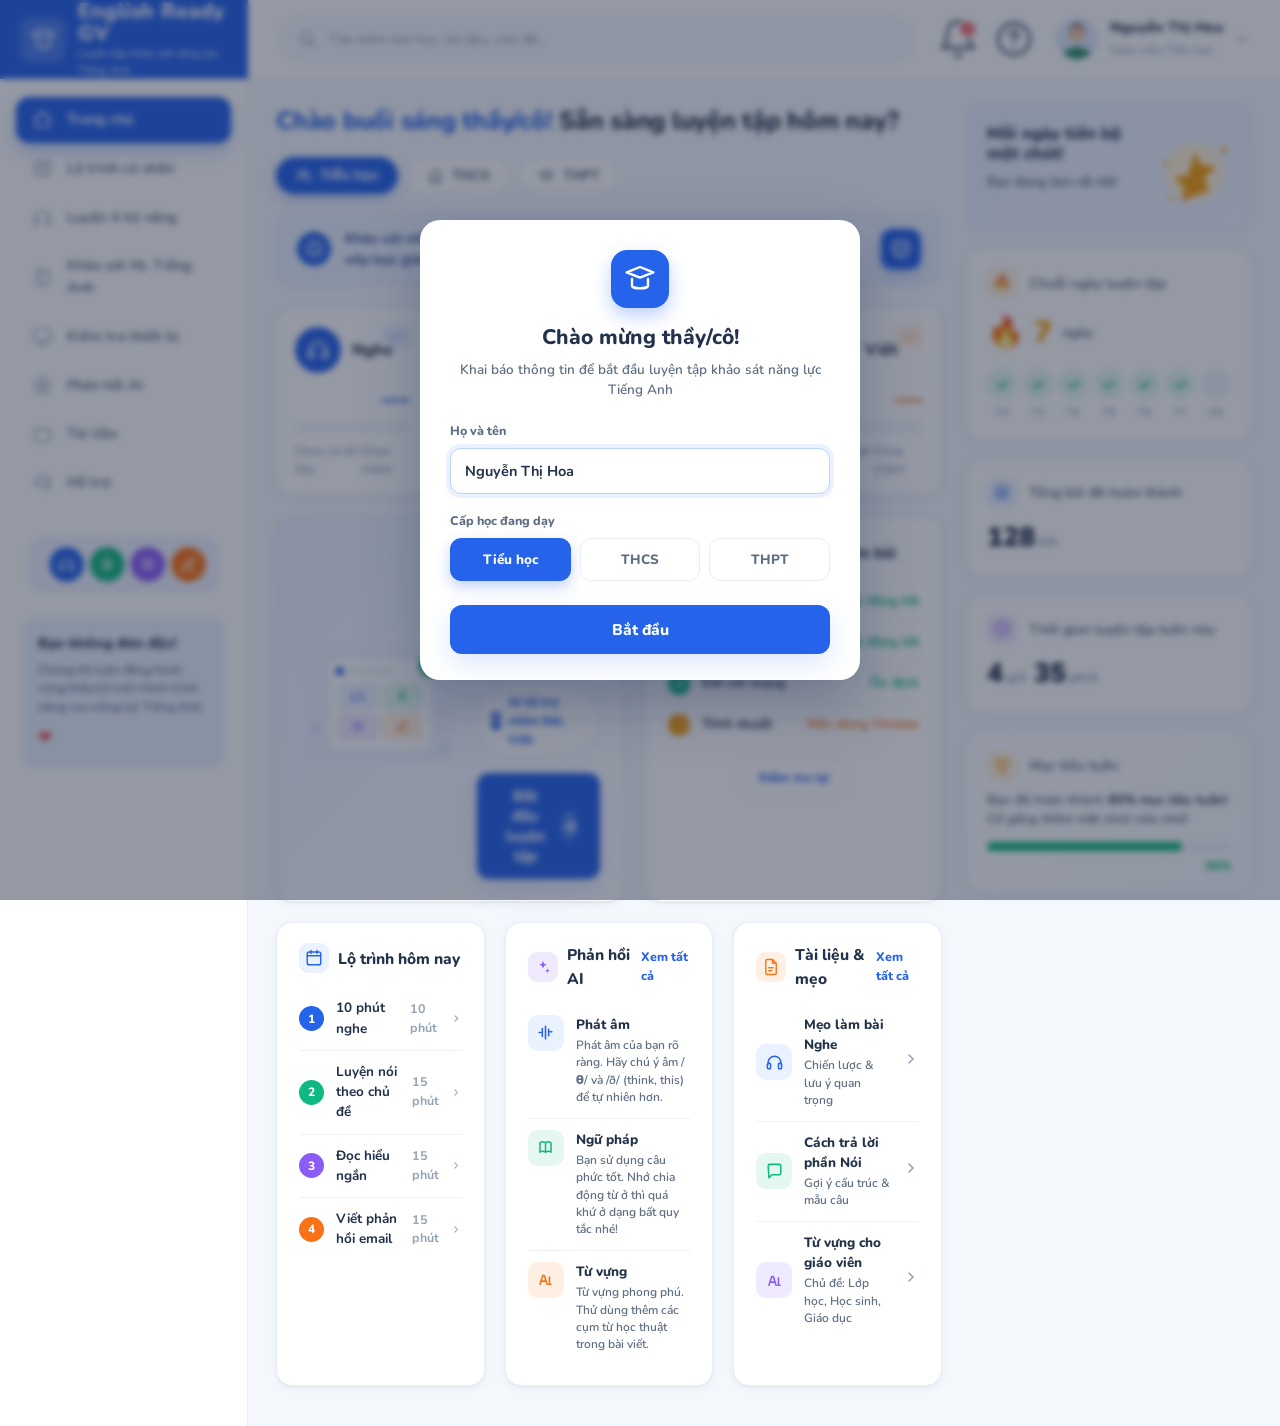
==== index.html @ 06aa6beb "Nhãn CEFR thẻ kỹ năng tính từ điểm thật (theo cấp đề), Nói/Viết hiển thị Chưa chấm Co-Authored-By: C" ====
<!DOCTYPE html>
<html lang="vi">
<head>
<meta charset="UTF-8">
<meta name="viewport" content="width=device-width, initial-scale=1.0">
<title>English Ready GV — Luyện tập khảo sát năng lực Tiếng Anh</title>
<link rel="preconnect" href="https://fonts.googleapis.com">
<link rel="preconnect" href="https://fonts.gstatic.com" crossorigin>
<link href="https://fonts.googleapis.com/css2?family=Nunito:wght@400;500;600;700;800;900&display=swap&subset=vietnamese,latin" rel="stylesheet">
<style>
  :root{
    --blue:#2563eb; --blue-d:#1d4ed8; --blue-soft:#eaf1ff; --blue-soft2:#dceaff;
    --green:#10b981; --green-soft:#e4f7f0;
    --purple:#8b5cf6; --purple-soft:#f0eafe;
    --orange:#f97316; --orange-soft:#fff0e3;
    --amber:#f59e0b; --amber-soft:#fef3df;
    --ink:#22324a; --ink-2:#5e6e83; --muted:#94a3b6;
    --bg:#f4f7fc; --card:#ffffff; --line:#e9eef6; --line-2:#eef2f8;
    --sh-sm:0 1px 2px rgba(20,40,80,.05);
    --sh:0 2px 8px rgba(20,40,80,.05),0 1px 2px rgba(20,40,80,.04);
    --sh-md:0 10px 26px rgba(37,99,235,.16);
    --r:16px;
  }
  *{box-sizing:border-box;margin:0;padding:0}
  html{-webkit-text-size-adjust:100%}
  body{
    font-family:"Nunito","Segoe UI",system-ui,-apple-system,Arial,sans-serif;
    background:var(--bg);color:var(--ink);font-size:14.5px;line-height:1.5;font-weight:600;
    -webkit-font-smoothing:antialiased;-moz-osx-font-smoothing:grayscale;text-rendering:optimizeLegibility;
  }
  a{text-decoration:none;color:inherit}
  .num{font-variant-numeric:tabular-nums}
  .card{background:var(--card);border:1px solid var(--line);border-radius:var(--r);box-shadow:var(--sh)}

  /* ===== APP GRID ===== */
  .app{display:grid;grid-template-columns:248px 1fr;grid-template-rows:auto 1fr;min-height:100vh}
  .corner{grid-area:1/1;background:var(--blue);display:flex;align-items:center;gap:12px;padding:0 20px}
  .topbar{grid-area:1/2}
  .side{grid-area:2/1;background:#fff;border-right:1px solid var(--line)}
  .content{grid-area:2/2;padding:24px 28px 40px;overflow:hidden}

  /* ===== CORNER LOGO ===== */
  .corner .logo{width:46px;height:46px;border-radius:13px;background:rgba(255,255,255,.16);display:grid;place-items:center;flex:none}
  .corner .logo svg{width:27px;height:27px;color:#fff}
  .corner h1{color:#fff;font-size:21px;font-weight:800;line-height:1.05;letter-spacing:.2px}
  .corner small{display:block;color:rgba(255,255,255,.82);font-weight:600;font-size:11px;margin-top:2px}

  /* ===== TOP BAR ===== */
  .topbar{display:flex;align-items:center;gap:22px;padding:14px 30px;background:#fff;border-bottom:1px solid var(--line)}
  .search{flex:1;max-width:720px;position:relative}
  .search svg{position:absolute;left:20px;top:50%;transform:translateY(-50%);color:var(--muted);width:19px;height:19px}
  .search input{width:100%;padding:13px 18px 13px 50px;border:1px solid var(--line);border-radius:999px;background:#f5f8fc;font-size:14px;font-family:inherit;font-weight:600;color:var(--ink);outline:none;transition:.16s}
  .search input::placeholder{color:var(--muted);font-weight:600}
  .search input:focus{background:#fff;border-color:#bcd4ff;box-shadow:0 0 0 4px var(--blue-soft)}
  .top-right{display:flex;align-items:center;gap:14px;margin-left:auto}
  .ic-btn{position:relative;width:42px;height:42px;border-radius:50%;display:grid;place-items:center;color:var(--ink-2);cursor:pointer;transition:.15s}
  .ic-btn:hover{background:#f1f5fb;color:var(--blue)}
  .ic-btn .badge{position:absolute;top:2px;right:2px;min-width:18px;height:18px;padding:0 4px;background:#ef4444;color:#fff;border:2px solid #fff;border-radius:99px;font-size:10.5px;font-weight:800;display:grid;place-items:center}
  .user{display:flex;align-items:center;gap:11px;cursor:pointer;padding-left:6px}
  .user .ava{width:44px;height:44px;border-radius:50%;object-fit:cover;border:2px solid #e7eefb}
  .user .meta b{display:block;font-size:14.5px;font-weight:800}
  .user .meta span{font-size:12.5px;color:var(--muted);font-weight:600}
  .user .chev{color:var(--muted)}

  /* ===== SIDEBAR ===== */
  .side{display:flex;flex-direction:column;padding:18px 16px 0}
  nav{display:flex;flex-direction:column;gap:3px}
  nav a{display:flex;align-items:center;gap:14px;padding:12px 16px;border-radius:13px;font-weight:700;color:var(--ink-2);font-size:14.5px;transition:.15s}
  nav a svg{width:21px;height:21px;color:var(--muted);transition:.15s;flex:none}
  nav a:hover{background:#f3f7fd;color:var(--blue)}
  nav a:hover svg{color:var(--blue)}
  nav a.active{background:var(--blue);color:#fff;box-shadow:0 8px 18px rgba(37,99,235,.30)}
  nav a.active svg{color:#fff}

  .side-illo{margin:22px 6px 0;text-align:center}
  .side-illo img,.side-illo svg{width:100%;max-width:210px;display:block;margin:0 auto}
  .side-illo .fallback{width:100%;height:120px;border-radius:14px;background:linear-gradient(135deg,#eaf1ff,#f3eafe);display:grid;place-items:center}
  .help-box{margin:16px 6px 22px;background:var(--blue-soft);border-radius:14px;padding:16px 16px 18px}
  .help-box h4{font-size:14.5px;font-weight:800;margin-bottom:6px;color:var(--ink)}
  .help-box p{font-size:12.5px;color:var(--ink-2);font-weight:600;line-height:1.5}
  .help-box .heart{margin-top:8px;color:#ef4444;font-size:17px}

  /* ===== CONTENT GRID ===== */
  .grid{display:grid;grid-template-columns:1fr 312px;gap:24px}
  main{min-width:0}
  aside{min-width:0;display:flex;flex-direction:column;gap:18px}

  .greet{font-size:25px;font-weight:800;letter-spacing:-.01em;margin-bottom:16px}
  .greet .accent{color:var(--blue)}

  /* level tabs */
  .tabs{display:flex;gap:10px;margin-bottom:18px}
  .tab{display:inline-flex;align-items:center;gap:8px;padding:9px 18px;border-radius:999px;background:#fff;border:1px solid var(--line);color:var(--ink-2);font-weight:700;font-size:14px;cursor:pointer;transition:.15s}
  .tab svg{width:17px;height:17px}
  .tab:hover{border-color:#bcd4ff;color:var(--blue)}
  .tab.active{background:var(--blue);color:#fff;border-color:var(--blue);box-shadow:0 6px 14px rgba(37,99,235,.28)}

  /* info banner */
  .infobar{position:relative;overflow:hidden;display:flex;align-items:center;gap:14px;background:var(--blue-soft);border:1px solid #d8e6ff;border-radius:14px;padding:15px 20px;margin-bottom:22px;color:#274b8c;font-weight:700;font-size:14px}
  .infobar .i{width:34px;height:34px;border-radius:50%;background:var(--blue);color:#fff;display:grid;place-items:center;flex:none}
  .infobar .i svg{width:19px;height:19px}
  .infobar .shield{margin-left:auto;flex:none;width:40px;height:40px;border-radius:11px;background:var(--blue);display:grid;place-items:center;color:#fff;box-shadow:0 6px 14px rgba(37,99,235,.3)}
  .infobar .shield svg{width:22px;height:22px}
  .infobar .leaves{position:absolute;right:64px;top:0;bottom:0;width:90px;opacity:.5}

  /* skill cards */
  .skills{display:grid;grid-template-columns:repeat(4,1fr);gap:18px;margin-bottom:22px}
  .skill{padding:18px 18px 16px;position:relative}
  .skill .head{display:flex;align-items:center;gap:11px;margin-bottom:12px}
  .skill .badge{width:46px;height:46px;border-radius:50%;display:grid;place-items:center;flex:none}
  .skill .badge svg{width:24px;height:24px;color:#fff}
  .skill .name{font-weight:800;font-size:16px}
  .skill .cefr{position:absolute;top:16px;right:16px;font-size:11.5px;font-weight:800;padding:3px 9px;border-radius:8px}
  .skill .pct{font-size:28px;font-weight:800;line-height:1;text-align:right;margin-bottom:10px}
  .skill .track{height:8px;background:#eef2f8;border-radius:99px;overflow:hidden;margin-bottom:11px}
  .skill .track>i{display:block;height:100%;border-radius:99px;transition:width .9s cubic-bezier(.2,.7,.2,1)}
  .skill .foot{display:flex;justify-content:space-between;align-items:center;font-size:12px;font-weight:700}
  .skill .foot .pts{color:var(--muted)}
  .s-nghe .badge{background:var(--blue)} .s-nghe .pct{color:var(--blue)} .s-nghe .track>i{background:var(--blue)} .s-nghe .cefr{background:var(--blue-soft);color:var(--blue)}
  .s-noi .badge{background:var(--green)} .s-noi .pct{color:var(--green)} .s-noi .track>i{background:var(--green)} .s-noi .cefr{background:var(--green-soft);color:var(--green)}
  .s-doc .badge{background:var(--purple)} .s-doc .pct{color:var(--purple)} .s-doc .track>i{background:var(--purple)} .s-doc .cefr{background:var(--purple-soft);color:var(--purple)}
  .s-viet .badge{background:var(--orange)} .s-viet .pct{color:var(--orange)} .s-viet .track>i{background:var(--orange)} .s-viet .cefr{background:var(--orange-soft);color:var(--orange)}

  /* mid row */
  .midrow{display:grid;grid-template-columns:1fr 1fr;gap:20px;margin-bottom:20px}
  .cta{background:linear-gradient(135deg,#eaf1ff 0%,#f5f8ff 60%,#fff 100%);border:1px solid #dbe7fc;border-radius:var(--r);padding:22px 24px;display:flex;align-items:center;gap:18px;box-shadow:var(--sh)}
  .cta .art{flex:none;width:158px}
  .cta .art img{width:100%;border-radius:12px;display:block}
  .cta .art .fallback{width:100%;height:150px;border-radius:12px;background:#fff;display:grid;place-items:center;box-shadow:var(--sh-sm)}
  .cta h2{font-size:19px;font-weight:800;letter-spacing:-.01em}
  .cta .sub{color:var(--ink-2);font-weight:700;font-size:14px;margin:6px 0 12px}
  .chip-ai{display:inline-flex;align-items:center;gap:7px;background:#fff;border:1px solid #dbe7fc;color:var(--blue);font-weight:800;font-size:12.5px;padding:7px 13px;border-radius:999px;margin-bottom:16px}
  .chip-ai .sq{width:18px;height:18px;border-radius:5px;background:var(--blue);color:#fff;display:grid;place-items:center;font-size:9px;font-weight:800}
  .btn{display:inline-flex;align-items:center;gap:10px;background:var(--blue);color:#fff;border:0;font-family:inherit;font-weight:800;font-size:15px;padding:13px 22px;border-radius:12px;cursor:pointer;transition:.16s;box-shadow:var(--sh-md)}
  .btn:hover{background:var(--blue-d);transform:translateY(-1px)}
  .btn .arr{width:30px;height:30px;border-radius:50%;background:rgba(255,255,255,.22);display:grid;place-items:center}
  .btn .arr svg{width:17px;height:17px}

  .panel{padding:20px 22px}
  .panel .ttl{display:flex;align-items:center;gap:9px;font-size:15.5px;font-weight:800;margin-bottom:14px}
  .panel .ttl .pic{width:30px;height:30px;border-radius:9px;display:grid;place-items:center;flex:none}
  .panel .ttl .pic svg{width:18px;height:18px}
  .panel .ttl .more{margin-left:auto;font-size:12.5px;font-weight:800;color:var(--blue);cursor:pointer}

  /* device check list */
  .chk{display:flex;align-items:center;gap:12px;padding:9px 0;border-bottom:1px solid var(--line-2)}
  .chk:last-of-type{border-bottom:0}
  .chk .st{width:22px;height:22px;border-radius:50%;display:grid;place-items:center;flex:none;color:#fff}
  .chk .st.ok{background:var(--green)} .chk .st.warn{background:var(--amber)}
  .chk .st svg{width:13px;height:13px}
  .chk .nm{font-weight:700;font-size:13.5px}
  .chk .v{margin-left:auto;font-weight:700;font-size:13px}
  .chk .v.ok{color:var(--green)} .chk .v.warn{color:var(--orange)}
  .btn-ghost{display:block;margin:14px auto 0;background:#fff;border:1px solid var(--line);color:var(--blue);font-family:inherit;font-weight:800;font-size:13px;padding:9px 18px;border-radius:10px;cursor:pointer}
  .btn-ghost:hover{border-color:#bcd4ff;background:var(--blue-soft)}

  /* bottom 3 cards */
  .botrow{display:grid;grid-template-columns:repeat(3,1fr);gap:20px}
  .list-item{display:flex;align-items:center;gap:12px;padding:11px 0;border-bottom:1px solid var(--line-2)}
  .list-item:last-child{border-bottom:0}
  .list-item .n{width:25px;height:25px;border-radius:50%;color:#fff;display:grid;place-items:center;font-weight:800;font-size:12px;flex:none}
  .list-item .tx{font-weight:700;font-size:13.5px}
  .list-item .rt{margin-left:auto;display:flex;align-items:center;gap:8px;color:var(--muted);font-weight:700;font-size:12.5px}
  .list-item .rt svg{width:15px;height:15px}

  .ai-item,.doc-item{display:flex;gap:12px;padding:11px 0;border-bottom:1px solid var(--line-2)}
  .ai-item:last-child,.doc-item:last-child{border-bottom:0}
  .ai-item .pic,.doc-item .pic{width:36px;height:36px;border-radius:10px;display:grid;place-items:center;flex:none}
  .ai-item .pic svg,.doc-item .pic svg{width:19px;height:19px}
  .ai-item b,.doc-item b{font-size:13.5px;font-weight:800;display:block}
  .ai-item p,.doc-item p{font-size:12px;color:var(--ink-2);font-weight:600;line-height:1.45;margin-top:2px}
  .doc-item{align-items:center}
  .doc-item .rt{margin-left:auto;color:var(--muted)}.doc-item .rt svg{width:16px;height:16px}

  /* ===== RIGHT ASIDE ===== */
  .motiv{position:relative;overflow:hidden;background:linear-gradient(135deg,#e9f1ff,#eef4ff);border:1px solid #dbe7fc;border-radius:var(--r);padding:20px 20px;min-height:128px}
  .motiv h3{font-size:17px;font-weight:800;line-height:1.2;max-width:160px}
  .motiv p{font-size:13px;font-weight:700;color:var(--ink-2);margin-top:8px}
  .motiv .ph{position:absolute;right:10px;bottom:8px;width:96px}
  .motiv .ph img,.motiv .ph svg{width:100%;display:block}

  .stat-card{padding:18px 20px}
  .stat-head{display:flex;align-items:center;gap:12px}
  .stat-head .ic{width:30px;height:30px;border-radius:9px;display:grid;place-items:center;flex:none}
  .stat-head .ic svg{width:18px;height:18px}
  .stat-head .lbl{font-weight:700;font-size:14px;color:var(--ink-2)}
  .ic-fire{background:var(--amber-soft);color:var(--amber)}
  .ic-book{background:var(--blue-soft);color:var(--blue)}
  .ic-clock{background:var(--purple-soft);color:var(--purple)}
  .ic-cup{background:var(--amber-soft);color:var(--amber)}
  .streak-val{display:flex;align-items:center;gap:10px;margin:12px 0 14px}
  .streak-val .fire{font-size:30px}
  .streak-val .n{font-size:30px;font-weight:900;color:var(--amber)}
  .streak-val .u{font-size:14px;font-weight:700;color:var(--ink-2)}
  .week{display:flex;justify-content:space-between;gap:4px}
  .day{display:flex;flex-direction:column;align-items:center;gap:6px;font-size:11px;font-weight:700;color:var(--muted)}
  .day .dot{width:30px;height:30px;border-radius:50%;display:grid;place-items:center;background:var(--green-soft);color:var(--green)}
  .day .dot svg{width:15px;height:15px}
  .day.off .dot{background:#eef2f8;color:#c5cedb}
  .stat-num{font-size:27px;font-weight:900;margin-top:10px}
  .stat-num small{font-size:14px;font-weight:700;color:var(--muted);margin-left:3px}
  .goal{background:linear-gradient(135deg,#fff,#f7faff);}
  .goal p{font-size:13px;font-weight:700;color:var(--ink-2);margin:10px 0 12px;line-height:1.5}
  .goal p b{color:var(--ink)}
  .goal .gtrack{height:9px;background:#eef2f8;border-radius:99px;overflow:hidden;position:relative}
  .goal .gtrack>i{display:block;height:100%;border-radius:99px;background:var(--green)}
  .goal .glbl{text-align:right;font-size:12px;font-weight:800;color:var(--green);margin-top:6px}

  /* ===== TOAST ===== */
  #erg-toast{position:fixed;left:50%;bottom:24px;transform:translate(-50%,20px);background:#22324a;color:#fff;font-weight:700;font-size:13.5px;padding:12px 20px;border-radius:12px;box-shadow:0 12px 32px rgba(20,40,80,.28);opacity:0;pointer-events:none;transition:.25s;z-index:300;max-width:90vw;text-align:center}
  #erg-toast.show{opacity:1;transform:translate(-50%,0)}

  /* ===== ONBOARDING MODAL ===== */
  .ob-overlay{position:fixed;inset:0;background:rgba(20,30,55,.45);backdrop-filter:blur(3px);display:grid;place-items:center;z-index:200;padding:20px}
  .ob-overlay.hide{display:none}
  .ob{background:#fff;border-radius:20px;max-width:440px;width:100%;padding:30px 30px 26px;box-shadow:0 24px 60px rgba(20,40,80,.3);text-align:center;animation:obin .2s ease}
  @keyframes obin{from{opacity:0;transform:translateY(8px)}to{opacity:1;transform:none}}
  .ob .ob-logo{width:58px;height:58px;border-radius:16px;background:var(--blue);display:grid;place-items:center;margin:0 auto 14px;box-shadow:0 8px 18px rgba(37,99,235,.3)}
  .ob .ob-logo svg{width:32px;height:32px;color:#fff}
  .ob h2{font-size:21px;font-weight:800}
  .ob .ob-sub{color:var(--ink-2);font-weight:600;font-size:13.5px;margin:6px 0 22px}
  .ob label{display:block;text-align:left;font-weight:800;font-size:12.5px;color:var(--ink-2);margin:0 0 7px}
  .ob input{width:100%;padding:12px 14px;border:1px solid var(--line);border-radius:11px;font-family:inherit;font-weight:700;font-size:14.5px;color:var(--ink);outline:none;margin-bottom:18px;background:#f7faff}
  .ob input:focus{border-color:#bcd4ff;box-shadow:0 0 0 4px var(--blue-soft);background:#fff}
  .ob .levels{display:flex;gap:9px;margin-bottom:24px}
  .ob .lv{flex:1;padding:11px 6px;border:1px solid var(--line);border-radius:11px;font-family:inherit;font-weight:800;font-size:13.5px;color:var(--ink-2);cursor:pointer;background:#fff;transition:.15s}
  .ob .lv:hover{border-color:#bcd4ff}
  .ob .lv.active{background:var(--blue);color:#fff;border-color:var(--blue);box-shadow:0 6px 14px rgba(37,99,235,.28)}
  .ob .ob-btn{width:100%;background:var(--blue);color:#fff;border:0;font-family:inherit;font-weight:800;font-size:15.5px;padding:14px;border-radius:12px;cursor:pointer;box-shadow:var(--sh-md);transition:.15s}
  .ob .ob-btn:hover{background:var(--blue-d)}

  /* ===== RESPONSIVE ===== */
  @media (max-width:1320px){ .grid{grid-template-columns:1fr 286px} }

  /* ---- Máy tính bảng & nhỏ hơn: 1 cột, sidebar thành thanh ngang cuộn ---- */
  @media (max-width:1080px){
    .app{grid-template-columns:1fr}
    .corner{display:none}
    .topbar{grid-area:auto}
    .content{grid-area:auto;padding:20px 18px 36px}
    .side{grid-area:auto;flex-direction:row;overflow-x:auto;gap:8px;border-right:0;border-bottom:1px solid var(--line);padding:10px 14px;-webkit-overflow-scrolling:touch}
    .side::-webkit-scrollbar{height:0}
    nav{flex-direction:row;gap:8px}
    nav a{white-space:nowrap;padding:9px 14px}
    .side-illo,.help-box{display:none}
    .grid{grid-template-columns:1fr}
    aside{display:grid;grid-template-columns:repeat(2,1fr);gap:16px}
  }

  /* ---- Điện thoại: đơn giản hoá ---- */
  @media (max-width:640px){
    .topbar{flex-wrap:wrap;gap:10px;padding:10px 14px}
    .search{order:3;flex:1 1 100%;max-width:none}
    .search input{padding:11px 14px 11px 42px}
    .user .meta{display:none}
    .top-right{gap:4px;margin-left:auto}
    .greet{font-size:19px;margin-bottom:14px}
    .tabs{overflow-x:auto;flex-wrap:nowrap;padding-bottom:2px}
    .tab{flex:none}
    .infobar{font-size:13px;padding:12px 14px}
    .infobar .shield,.infobar .leaves{display:none}
    .skills{grid-template-columns:repeat(2,1fr);gap:12px}
    .skill{padding:14px}
    .skill .pct{font-size:24px}
    .skill .cefr{top:13px;right:13px}
    .midrow,.botrow{grid-template-columns:1fr;gap:14px}
    .cta{flex-direction:column;text-align:center;padding:22px}
    .cta .art{width:150px}
    aside{grid-template-columns:1fr;gap:14px}
  }
  @media (max-width:380px){ .skills{grid-template-columns:1fr} }
</style>
</head>
<body>

<!-- ===== MENU KHAI BÁO ===== -->
<div class="ob-overlay hide" id="ob">
  <div class="ob">
    <div class="ob-logo"><svg viewBox="0 0 24 24" fill="none" stroke="currentColor" stroke-width="1.8" stroke-linecap="round" stroke-linejoin="round"><path d="M2 7l10-4 10 4-10 4z"/><path d="M6 12v5c0 1 2.5 2 6 2s6-1 6-2v-5"/></svg></div>
    <h2>Chào mừng thầy/cô!</h2>
    <div class="ob-sub">Khai báo thông tin để bắt đầu luyện tập khảo sát năng lực Tiếng Anh</div>
    <label>Họ và tên</label>
    <input id="ob-name" type="text" value="Nguyễn Thị Hoa" placeholder="Ví dụ: Nguyễn Thị Hoa">
    <label>Cấp học đang dạy</label>
    <div class="levels">
      <button type="button" class="lv active" data-lv="Tiểu học">Tiểu học</button>
      <button type="button" class="lv" data-lv="THCS">THCS</button>
      <button type="button" class="lv" data-lv="THPT">THPT</button>
    </div>
    <button class="ob-btn" id="ob-save">Bắt đầu</button>
  </div>
</div>

<div class="app">

  <!-- ===== CORNER LOGO ===== -->
  <div class="corner">
    <span class="logo"><svg viewBox="0 0 24 24" fill="none" stroke="currentColor" stroke-width="1.8" stroke-linecap="round" stroke-linejoin="round"><path d="M2 7l10-4 10 4-10 4z"/><path d="M6 12v5c0 1 2.5 2 6 2s6-1 6-2v-5"/></svg></span>
    <div><h1>English Ready GV</h1><small>Luyện tập khảo sát năng lực Tiếng Anh</small></div>
  </div>

  <!-- ===== TOP BAR ===== -->
  <header class="topbar">
    <div class="search">
      <svg viewBox="0 0 24 24" fill="none" stroke="currentColor" stroke-width="2" stroke-linecap="round"><circle cx="11" cy="11" r="7"/><path d="M21 21l-4-4"/></svg>
      <input type="text" placeholder="Tìm kiếm bài học, tài liệu, chủ đề…">
    </div>
    <div class="top-right">
      <div class="ic-btn" title="Thông báo">
        <svg viewBox="0 0 24 24" fill="none" stroke="currentColor" stroke-width="1.9" stroke-linecap="round" stroke-linejoin="round"><path d="M18 8a6 6 0 0 0-12 0c0 7-3 9-3 9h18s-3-2-3-9"/><path d="M13.7 21a2 2 0 0 1-3.4 0"/></svg>
        <span class="badge">3</span>
      </div>
      <div class="ic-btn" title="Trợ giúp">
        <svg viewBox="0 0 24 24" fill="none" stroke="currentColor" stroke-width="1.9" stroke-linecap="round" stroke-linejoin="round"><circle cx="12" cy="12" r="9"/><path d="M9.5 9.5a2.5 2.5 0 0 1 3.6-1.7c1.4.8 1.4 2.6 0 3.4-.8.5-1.1 1-1.1 1.8M12 17h.01"/></svg>
      </div>
      <div class="user">
        <svg class="ava" viewBox="0 0 44 44"><defs><clipPath id="cir"><circle cx="22" cy="22" r="22"/></clipPath></defs><g clip-path="url(#cir)"><rect width="44" height="44" fill="#dfe9fb"/><circle cx="22" cy="17" r="8.5" fill="#f3c9a8"/><path d="M22 8c5 0 7 3 7 7 0 2-1 4-2 5 2-1 3-4 3-7 0-5-4-8-8-8s-8 3-8 8c0 3 1 6 3 7-1-1-2-3-2-5 0-4 2-7 7-7z" fill="#5b4636"/><path d="M6 44c0-8 6-13 16-13s16 5 16 13z" fill="#2f8f6b"/></g></svg>
        <div class="meta"><b id="u-name">Nguyễn Thị Hoa</b><span id="u-role">Giáo viên Tiểu học</span></div>
        <svg class="chev" width="16" height="16" viewBox="0 0 24 24" fill="none" stroke="currentColor" stroke-width="2.4" stroke-linecap="round" stroke-linejoin="round"><path d="M6 9l6 6 6-6"/></svg>
      </div>
    </div>
  </header>

  <!-- ===== SIDEBAR ===== -->
  <div class="side">
    <nav>
      <a href="#" class="active"><svg viewBox="0 0 24 24" fill="none" stroke="currentColor" stroke-width="1.8" stroke-linecap="round" stroke-linejoin="round"><path d="M3 11l9-8 9 8"/><path d="M5 10v10h14V10"/></svg><span>Trang chủ</span></a>
      <a href="#"><svg viewBox="0 0 24 24" fill="none" stroke="currentColor" stroke-width="1.8" stroke-linecap="round" stroke-linejoin="round"><path d="M9 4L3 6v14l6-2 6 2 6-2V4l-6 2-6-2z"/><path d="M9 4v14M15 6v14"/></svg><span>Lộ trình cá nhân</span></a>
      <a href="#"><svg viewBox="0 0 24 24" fill="none" stroke="currentColor" stroke-width="1.8" stroke-linecap="round" stroke-linejoin="round"><path d="M4 14v-2a8 8 0 0 1 16 0v2"/><rect x="3" y="13" width="4" height="7" rx="1.5"/><rect x="17" y="13" width="4" height="7" rx="1.5"/></svg><span>Luyện 4 kỹ năng</span></a>
      <a href="#" id="nav-test"><svg viewBox="0 0 24 24" fill="none" stroke="currentColor" stroke-width="1.8" stroke-linecap="round" stroke-linejoin="round"><rect x="5" y="3" width="14" height="18" rx="2"/><path d="M9 8l1.5 1.5L13 7M9 14l1.5 1.5L13 13"/></svg><span>Khảo sát NL Tiếng Anh</span></a>
      <a href="#"><svg viewBox="0 0 24 24" fill="none" stroke="currentColor" stroke-width="1.8" stroke-linecap="round" stroke-linejoin="round"><rect x="2" y="4" width="20" height="13" rx="2.5"/><path d="M8 21h8M12 17v4"/></svg><span>Kiểm tra thiết bị</span></a>
      <a href="#"><svg viewBox="0 0 24 24" fill="none" stroke="currentColor" stroke-width="1.8" stroke-linecap="round" stroke-linejoin="round"><circle cx="12" cy="12" r="9"/><path d="M12 7l1.4 3.1L17 10.6l-2.6 2.3.8 3.6L12 14.8 8.8 16.5l.8-3.6L7 10.6l3.6-.5z" fill="currentColor" stroke="none"/></svg><span>Phản hồi AI</span></a>
      <a href="#"><svg viewBox="0 0 24 24" fill="none" stroke="currentColor" stroke-width="1.8" stroke-linecap="round" stroke-linejoin="round"><path d="M3 7a2 2 0 0 1 2-2h4l2 2h8a2 2 0 0 1 2 2v9a2 2 0 0 1-2 2H5a2 2 0 0 1-2-2z"/></svg><span>Tài liệu</span></a>
      <a href="#"><svg viewBox="0 0 24 24" fill="none" stroke="currentColor" stroke-width="1.8" stroke-linecap="round" stroke-linejoin="round"><path d="M4 14v-2a8 8 0 0 1 16 0v2"/><path d="M4 14a2 2 0 0 0 2 2 2 2 0 0 0 2-2v-2a2 2 0 0 0-4 0M20 14a2 2 0 0 1-2 2 2 2 0 0 1-2-2v-2a2 2 0 0 1 4 0"/><path d="M18 16v1a3 3 0 0 1-3 3h-3"/></svg><span>Hỗ trợ</span></a>
    </nav>

    <div class="side-illo">
      <svg viewBox="0 0 200 72" xmlns="http://www.w3.org/2000/svg" role="img" aria-label="4 kỹ năng">
        <rect x="6" y="8" width="188" height="56" rx="16" fill="#eef2ff"/>
        <circle cx="44" cy="36" r="17" fill="#2563eb"/>
        <g stroke="#fff" stroke-width="2" fill="none" stroke-linecap="round" stroke-linejoin="round" transform="translate(44,36) scale(.7) translate(-12,-12)"><path d="M4 14v-2a8 8 0 0 1 16 0v2"/><rect x="3" y="13" width="4" height="7" rx="1.5"/><rect x="17" y="13" width="4" height="7" rx="1.5"/></g>
        <circle cx="84" cy="36" r="17" fill="#10b981"/>
        <g stroke="#fff" stroke-width="2" fill="none" stroke-linecap="round" stroke-linejoin="round" transform="translate(84,36) scale(.7) translate(-12,-12)"><rect x="9" y="2" width="6" height="12" rx="3"/><path d="M5 11a7 7 0 0 0 14 0M12 18v3"/></g>
        <circle cx="124" cy="36" r="17" fill="#8b5cf6"/>
        <g stroke="#fff" stroke-width="2" fill="none" stroke-linecap="round" stroke-linejoin="round" transform="translate(124,36) scale(.7) translate(-12,-12)"><path d="M12 6c-2-1.5-5-1.5-7 0v12c2-1.5 5-1.5 7 0M12 6c2-1.5 5-1.5 7 0v12c-2-1.5-5-1.5-7 0M12 6v12"/></g>
        <circle cx="164" cy="36" r="17" fill="#f97316"/>
        <g stroke="#fff" stroke-width="2" fill="none" stroke-linecap="round" stroke-linejoin="round" transform="translate(164,36) scale(.7) translate(-12,-12)"><path d="M12 20h9"/><path d="M16.5 3.5a2.1 2.1 0 0 1 3 3L7 19l-4 1 1-4z"/></g>
      </svg>
    </div>
    <div class="help-box">
      <h4>Bạn không đơn độc!</h4>
      <p>Chúng tôi luôn đồng hành cùng thầy/cô trên hành trình nâng cao năng lực Tiếng Anh.</p>
      <div class="heart">❤</div>
    </div>
  </div>

  <!-- ===== CONTENT ===== -->
  <div class="content">
    <div class="grid">

      <!-- ===== MAIN ===== -->
      <main>
        <h2 class="greet"><span class="accent">Chào thầy/cô!</span> Sẵn sàng luyện tập hôm nay?</h2>

        <div class="tabs">
          <button class="tab active"><svg viewBox="0 0 24 24" fill="none" stroke="currentColor" stroke-width="1.9" stroke-linecap="round" stroke-linejoin="round"><circle cx="9" cy="8" r="3"/><circle cx="17" cy="9" r="2.4"/><path d="M3 19c0-3.3 2.7-5 6-5s6 1.7 6 5M15 19c0-2.3 1-3.6 3.5-3.6S22 16.7 22 19"/></svg>Tiểu học</button>
          <button class="tab"><svg viewBox="0 0 24 24" fill="none" stroke="currentColor" stroke-width="1.9" stroke-linecap="round" stroke-linejoin="round"><path d="M3 21h18M5 21V8l7-4 7 4v13M9 21v-5h6v5"/></svg>THCS</button>
          <button class="tab"><svg viewBox="0 0 24 24" fill="none" stroke="currentColor" stroke-width="1.9" stroke-linecap="round" stroke-linejoin="round"><path d="M12 4L2 9l10 5 10-5-10-5z"/><path d="M6 11v5c0 1 3 2.5 6 2.5s6-1.5 6-2.5v-5"/></svg>THPT</button>
        </div>

        <div class="infobar">
          <span class="i"><svg viewBox="0 0 24 24" fill="none" stroke="currentColor" stroke-width="2.3" stroke-linecap="round" stroke-linejoin="round"><path d="M12 16v-5M12 8h.01"/><circle cx="12" cy="12" r="9"/></svg></span>
          Khảo sát nhằm xác định nhu cầu bồi dưỡng. Kết quả không dùng để đánh giá, xếp loại giáo viên.
          <span class="shield"><svg viewBox="0 0 24 24" fill="none" stroke="currentColor" stroke-width="2.2" stroke-linecap="round" stroke-linejoin="round"><path d="M12 3l8 3v6c0 5-3.5 8-8 9-4.5-1-8-4-8-9V6z"/><path d="M9 12l2 2 4-4"/></svg></span>
        </div>

        <!-- SKILLS -->
        <div class="skills">
          <div class="card skill s-nghe">
            <span class="cefr">B1</span>
            <div class="head"><span class="badge"><svg viewBox="0 0 24 24" fill="none" stroke="currentColor" stroke-width="1.9" stroke-linecap="round" stroke-linejoin="round"><path d="M4 14v-2a8 8 0 0 1 16 0v2"/><rect x="3" y="13" width="4" height="7" rx="1.5"/><rect x="17" y="13" width="4" height="7" rx="1.5"/></svg></span><span class="name">Nghe</span></div>
            <div class="pct num">72%</div>
            <div class="track"><i style="width:72%"></i></div>
            <div class="foot"><span class="pts num">72/100 điểm</span><span style="color:var(--blue)">Khá tốt</span></div>
          </div>
          <div class="card skill s-noi">
            <span class="cefr">A2</span>
            <div class="head"><span class="badge"><svg viewBox="0 0 24 24" fill="none" stroke="currentColor" stroke-width="1.9" stroke-linecap="round" stroke-linejoin="round"><rect x="9" y="2" width="6" height="12" rx="3"/><path d="M5 11a7 7 0 0 0 14 0M12 18v3"/></svg></span><span class="name">Nói</span></div>
            <div class="pct num">58%</div>
            <div class="track"><i style="width:58%"></i></div>
            <div class="foot"><span class="pts num">58/100 điểm</span><span style="color:var(--orange)">Trung bình</span></div>
          </div>
          <div class="card skill s-doc">
            <span class="cefr">B1</span>
            <div class="head"><span class="badge"><svg viewBox="0 0 24 24" fill="none" stroke="currentColor" stroke-width="1.9" stroke-linecap="round" stroke-linejoin="round"><path d="M12 6c-2-1.5-5-1.5-7 0v12c2-1.5 5-1.5 7 0M12 6c2-1.5 5-1.5 7 0v12c-2-1.5-5-1.5-7 0M12 6v12"/></svg></span><span class="name">Đọc</span></div>
            <div class="pct num">81%</div>
            <div class="track"><i style="width:81%"></i></div>
            <div class="foot"><span class="pts num">81/100 điểm</span><span style="color:var(--purple)">Tốt</span></div>
          </div>
          <div class="card skill s-viet">
            <span class="cefr">B2</span>
            <div class="head"><span class="badge"><svg viewBox="0 0 24 24" fill="none" stroke="currentColor" stroke-width="1.9" stroke-linecap="round" stroke-linejoin="round"><path d="M12 20h9"/><path d="M16.5 3.5a2.1 2.1 0 0 1 3 3L7 19l-4 1 1-4z"/></svg></span><span class="name">Viết</span></div>
            <div class="pct num">65%</div>
            <div class="track"><i style="width:65%"></i></div>
            <div class="foot"><span class="pts num">65/100 điểm</span><span style="color:var(--orange)">Khá</span></div>
          </div>
        </div>

        <!-- MID ROW -->
        <div class="midrow">
          <div class="cta">
            <div class="art">
              <svg viewBox="0 0 220 180" xmlns="http://www.w3.org/2000/svg" role="img" aria-label="Khảo sát 4 kỹ năng">
                <rect x="6" y="10" width="208" height="158" rx="26" fill="#eef2ff"/>
                <rect x="38" y="24" width="144" height="128" rx="16" fill="#fff" stroke="#e6ebf4" stroke-width="1.5"/>
                <circle cx="54" cy="42" r="6" fill="#2563eb"/>
                <rect x="66" y="38" width="62" height="8" rx="4" fill="#e6ebf4"/>
                <rect x="50" y="58" width="58" height="38" rx="10" fill="#eaf1ff"/>
                <g stroke="#2563eb" stroke-width="2" fill="none" stroke-linecap="round" stroke-linejoin="round" transform="translate(79,77) scale(.8) translate(-12,-12)"><path d="M4 14v-2a8 8 0 0 1 16 0v2"/><rect x="3" y="13" width="4" height="7" rx="1.5"/><rect x="17" y="13" width="4" height="7" rx="1.5"/></g>
                <rect x="112" y="58" width="58" height="38" rx="10" fill="#e4f7f0"/>
                <g stroke="#10b981" stroke-width="2" fill="none" stroke-linecap="round" stroke-linejoin="round" transform="translate(141,77) scale(.8) translate(-12,-12)"><rect x="9" y="2" width="6" height="12" rx="3"/><path d="M5 11a7 7 0 0 0 14 0M12 18v3"/></g>
                <rect x="50" y="100" width="58" height="38" rx="10" fill="#f0eafe"/>
                <g stroke="#8b5cf6" stroke-width="2" fill="none" stroke-linecap="round" stroke-linejoin="round" transform="translate(79,119) scale(.8) translate(-12,-12)"><path d="M12 6c-2-1.5-5-1.5-7 0v12c2-1.5 5-1.5 7 0M12 6c2-1.5 5-1.5 7 0v12c-2-1.5-5-1.5-7 0M12 6v12"/></g>
                <rect x="112" y="100" width="58" height="38" rx="10" fill="#fff0e3"/>
                <g stroke="#f97316" stroke-width="2" fill="none" stroke-linecap="round" stroke-linejoin="round" transform="translate(141,119) scale(.8) translate(-12,-12)"><path d="M12 20h9"/><path d="M16.5 3.5a2.1 2.1 0 0 1 3 3L7 19l-4 1 1-4z"/></g>
                <circle cx="180" cy="34" r="16" fill="#10b981"/>
                <path d="M173 34l5 5 9-10" fill="none" stroke="#fff" stroke-width="3" stroke-linecap="round" stroke-linejoin="round"/>
                <circle cx="20" cy="122" r="5" fill="#c7d6ff"/>
                <circle cx="198" cy="150" r="4" fill="#bde6d6"/>
              </svg>
            </div>
            <div>
              <h2>Khảo sát NL Tiếng Anh – 4 kỹ năng</h2>
              <div class="sub">Nghe · Nói · Đọc · Viết</div>
              <div class="chip-ai"><span class="sq">AI</span> AI hỗ trợ chấm Nói, Viết</div>
              <button class="btn" id="btn-start">Bắt đầu luyện tập <span class="arr"><svg viewBox="0 0 24 24" fill="none" stroke="currentColor" stroke-width="2.6" stroke-linecap="round" stroke-linejoin="round"><path d="M5 12h14M13 6l6 6-6 6"/></svg></span></button>
            </div>
          </div>

          <div class="card panel">
            <div class="ttl"><span class="pic ic-book" style="background:var(--blue-soft);color:var(--blue)"><svg viewBox="0 0 24 24" fill="none" stroke="currentColor" stroke-width="1.9" stroke-linecap="round" stroke-linejoin="round"><rect x="3" y="4" width="18" height="13" rx="2"/><path d="M8 21h8M12 17v4M7 9l2 2 3-3"/></svg></span>Kiểm tra trước khi làm bài</div>
            <div class="chk" id="dev-audio"><span class="st ok"><svg viewBox="0 0 24 24" fill="none" stroke="currentColor" stroke-width="3.4" stroke-linecap="round" stroke-linejoin="round"><path d="M5 12l5 5L20 7"/></svg></span><span class="nm">Tai nghe</span><span class="v ok">Hoạt động tốt</span></div>
            <div class="chk" id="dev-mic"><span class="st ok"><svg viewBox="0 0 24 24" fill="none" stroke="currentColor" stroke-width="3.4" stroke-linecap="round" stroke-linejoin="round"><path d="M5 12l5 5L20 7"/></svg></span><span class="nm">Micro</span><span class="v ok">Hoạt động tốt</span></div>
            <div class="chk" id="dev-net"><span class="st ok"><svg viewBox="0 0 24 24" fill="none" stroke="currentColor" stroke-width="3.4" stroke-linecap="round" stroke-linejoin="round"><path d="M5 12l5 5L20 7"/></svg></span><span class="nm">Kết nối mạng</span><span class="v ok">Ổn định</span></div>
            <div class="chk"><span class="st warn"><svg viewBox="0 0 24 24" fill="none" stroke="currentColor" stroke-width="2.6" stroke-linecap="round" stroke-linejoin="round"><path d="M12 8v5M12 16h.01"/></svg></span><span class="nm">Trình duyệt</span><span class="v warn">Nên dùng Chrome</span></div>
            <button class="btn-ghost" id="btn-recheck">Kiểm tra lại</button>
          </div>
        </div>

        <!-- BOTTOM ROW -->
        <div class="botrow">
          <div class="card panel">
            <div class="ttl"><span class="pic" style="background:var(--blue-soft);color:var(--blue)"><svg viewBox="0 0 24 24" fill="none" stroke="currentColor" stroke-width="1.9" stroke-linecap="round" stroke-linejoin="round"><rect x="3" y="4" width="18" height="17" rx="2.5"/><path d="M3 9h18M8 2v4M16 2v4"/></svg></span>Lộ trình hôm nay</div>
            <div class="list-item"><span class="n" style="background:var(--blue)">1</span><span class="tx">10 phút nghe</span><span class="rt num">10 phút <svg viewBox="0 0 24 24" fill="none" stroke="currentColor" stroke-width="2.4" stroke-linecap="round" stroke-linejoin="round"><path d="M9 6l6 6-6 6"/></svg></span></div>
            <div class="list-item"><span class="n" style="background:var(--green)">2</span><span class="tx">Luyện nói theo chủ đề</span><span class="rt num">15 phút <svg viewBox="0 0 24 24" fill="none" stroke="currentColor" stroke-width="2.4" stroke-linecap="round" stroke-linejoin="round"><path d="M9 6l6 6-6 6"/></svg></span></div>
            <div class="list-item"><span class="n" style="background:var(--purple)">3</span><span class="tx">Đọc hiểu ngắn</span><span class="rt num">15 phút <svg viewBox="0 0 24 24" fill="none" stroke="currentColor" stroke-width="2.4" stroke-linecap="round" stroke-linejoin="round"><path d="M9 6l6 6-6 6"/></svg></span></div>
            <div class="list-item"><span class="n" style="background:var(--orange)">4</span><span class="tx">Viết phản hồi email</span><span class="rt num">15 phút <svg viewBox="0 0 24 24" fill="none" stroke="currentColor" stroke-width="2.4" stroke-linecap="round" stroke-linejoin="round"><path d="M9 6l6 6-6 6"/></svg></span></div>
          </div>

          <div class="card panel">
            <div class="ttl"><span class="pic" style="background:var(--purple-soft);color:var(--purple)"><svg viewBox="0 0 24 24" fill="none" stroke="currentColor" stroke-width="1.9" stroke-linecap="round" stroke-linejoin="round"><path d="M12 4l1.6 3.6L17 9l-3.4 1.4L12 14l-1.6-3.6L7 9l3.4-1.4z" fill="currentColor" stroke="none"/><path d="M18 14l.8 1.8L21 17l-2.2.8L18 20l-.8-1.8L15 17l2.2-.8z" fill="currentColor" stroke="none"/></svg></span>Phản hồi AI<span class="more">Xem tất cả</span></div>
            <div class="ai-item"><span class="pic" style="background:var(--blue-soft);color:var(--blue)"><svg viewBox="0 0 24 24" fill="none" stroke="currentColor" stroke-width="2" stroke-linecap="round"><path d="M4 12h2M8 7v10M12 4v16M16 8v8M20 11h-2"/></svg></span><div><b>Phát âm</b><p>Phát âm của bạn rõ ràng. Hãy chú ý âm /θ/ và /ð/ (think, this) để tự nhiên hơn.</p></div></div>
            <div class="ai-item"><span class="pic" style="background:var(--green-soft);color:var(--green)"><svg viewBox="0 0 24 24" fill="none" stroke="currentColor" stroke-width="1.9" stroke-linecap="round" stroke-linejoin="round"><path d="M12 6c-2-1.5-5-1.5-7 0v12c2-1.5 5-1.5 7 0M12 6c2-1.5 5-1.5 7 0v12c-2-1.5-5-1.5-7 0M12 6v12"/></svg></span><div><b>Ngữ pháp</b><p>Bạn sử dụng câu phức tốt. Nhớ chia động từ ở thì quá khứ ở dạng bất quy tắc nhé!</p></div></div>
            <div class="ai-item"><span class="pic" style="background:var(--orange-soft);color:var(--orange)"><svg viewBox="0 0 24 24" fill="none" stroke="currentColor" stroke-width="2" stroke-linecap="round" stroke-linejoin="round"><path d="M5 18l3.5-11h2L14 18M6.5 14h6M17 9v9M16 18h3"/></svg></span><div><b>Từ vựng</b><p>Từ vựng phong phú. Thử dùng thêm các cụm từ học thuật trong bài viết.</p></div></div>
          </div>

          <div class="card panel">
            <div class="ttl"><span class="pic" style="background:var(--orange-soft);color:var(--orange)"><svg viewBox="0 0 24 24" fill="none" stroke="currentColor" stroke-width="1.9" stroke-linecap="round" stroke-linejoin="round"><path d="M5 4a2 2 0 0 1 2-2h7l5 5v13a2 2 0 0 1-2 2H7a2 2 0 0 1-2-2z"/><path d="M14 2v5h5M9 13h6M9 17h4"/></svg></span>Tài liệu & mẹo<span class="more">Xem tất cả</span></div>
            <div class="doc-item"><span class="pic" style="background:var(--blue-soft);color:var(--blue)"><svg viewBox="0 0 24 24" fill="none" stroke="currentColor" stroke-width="1.9" stroke-linecap="round" stroke-linejoin="round"><path d="M4 14v-2a8 8 0 0 1 16 0v2"/><rect x="3" y="13" width="4" height="7" rx="1.5"/><rect x="17" y="13" width="4" height="7" rx="1.5"/></svg></span><div><b>Mẹo làm bài Nghe</b><p>Chiến lược & lưu ý quan trọng</p></div><span class="rt"><svg viewBox="0 0 24 24" fill="none" stroke="currentColor" stroke-width="2.4" stroke-linecap="round" stroke-linejoin="round"><path d="M9 6l6 6-6 6"/></svg></span></div>
            <div class="doc-item"><span class="pic" style="background:var(--green-soft);color:var(--green)"><svg viewBox="0 0 24 24" fill="none" stroke="currentColor" stroke-width="1.9" stroke-linecap="round" stroke-linejoin="round"><path d="M4 5a2 2 0 0 1 2-2h12a2 2 0 0 1 2 2v9a2 2 0 0 1-2 2H9l-4 4z"/></svg></span><div><b>Cách trả lời phần Nói</b><p>Gợi ý cấu trúc & mẫu câu</p></div><span class="rt"><svg viewBox="0 0 24 24" fill="none" stroke="currentColor" stroke-width="2.4" stroke-linecap="round" stroke-linejoin="round"><path d="M9 6l6 6-6 6"/></svg></span></div>
            <div class="doc-item"><span class="pic" style="background:var(--purple-soft);color:var(--purple)"><svg viewBox="0 0 24 24" fill="none" stroke="currentColor" stroke-width="2" stroke-linecap="round" stroke-linejoin="round"><path d="M5 18l3.5-11h2L14 18M6.5 14h6M17 9v9M16 18h3"/></svg></span><div><b>Từ vựng cho giáo viên</b><p>Chủ đề: Lớp học, Học sinh, Giáo dục</p></div><span class="rt"><svg viewBox="0 0 24 24" fill="none" stroke="currentColor" stroke-width="2.4" stroke-linecap="round" stroke-linejoin="round"><path d="M9 6l6 6-6 6"/></svg></span></div>
          </div>
        </div>
      </main>

      <!-- ===== RIGHT ASIDE ===== -->
      <aside>
        <div class="motiv">
          <h3>Mỗi ngày tiến bộ một chút!</h3>
          <p>Bạn đang làm rất tốt!</p>
          <div class="ph"><svg viewBox="0 0 112 112" xmlns="http://www.w3.org/2000/svg" aria-hidden="true">
            <circle cx="58" cy="54" r="34" fill="#fff3d6"/>
            <path d="M58 30l7.5 15.5 17 2.4-12.3 12 2.9 16.9L58 81l-15.1 7.8 2.9-16.9-12.3-12 17-2.4z" fill="#f59e0b"/>
            <circle cx="92" cy="28" r="4" fill="#f7c54b"/>
            <circle cx="24" cy="44" r="3" fill="#f7c54b"/>
            <circle cx="30" cy="84" r="3.5" fill="#fcd982"/>
          </svg></div>
        </div>

        <div class="card stat-card">
          <div class="stat-head"><span class="ic ic-fire">🔥</span><span class="lbl">Chuỗi ngày luyện tập</span></div>
          <div class="streak-val"><span class="fire">🔥</span><span class="n num" data-stat="streak">7</span><span class="u">ngày</span></div>
          <div class="week">
            <div class="day"><span class="dot"><svg viewBox="0 0 24 24" fill="none" stroke="currentColor" stroke-width="3.4" stroke-linecap="round" stroke-linejoin="round"><path d="M5 12l5 5L20 7"/></svg></span>T2</div>
            <div class="day"><span class="dot"><svg viewBox="0 0 24 24" fill="none" stroke="currentColor" stroke-width="3.4" stroke-linecap="round" stroke-linejoin="round"><path d="M5 12l5 5L20 7"/></svg></span>T3</div>
            <div class="day"><span class="dot"><svg viewBox="0 0 24 24" fill="none" stroke="currentColor" stroke-width="3.4" stroke-linecap="round" stroke-linejoin="round"><path d="M5 12l5 5L20 7"/></svg></span>T4</div>
            <div class="day"><span class="dot"><svg viewBox="0 0 24 24" fill="none" stroke="currentColor" stroke-width="3.4" stroke-linecap="round" stroke-linejoin="round"><path d="M5 12l5 5L20 7"/></svg></span>T5</div>
            <div class="day"><span class="dot"><svg viewBox="0 0 24 24" fill="none" stroke="currentColor" stroke-width="3.4" stroke-linecap="round" stroke-linejoin="round"><path d="M5 12l5 5L20 7"/></svg></span>T6</div>
            <div class="day"><span class="dot"><svg viewBox="0 0 24 24" fill="none" stroke="currentColor" stroke-width="3.4" stroke-linecap="round" stroke-linejoin="round"><path d="M5 12l5 5L20 7"/></svg></span>T7</div>
            <div class="day off"><span class="dot"></span>CN</div>
          </div>
        </div>

        <div class="card stat-card">
          <div class="stat-head"><span class="ic ic-book"><svg viewBox="0 0 24 24" fill="none" stroke="currentColor" stroke-width="1.9" stroke-linecap="round" stroke-linejoin="round"><path d="M12 6c-2-1.5-5-1.5-7 0v12c2-1.5 5-1.5 7 0M12 6c2-1.5 5-1.5 7 0v12c-2-1.5-5-1.5-7 0M12 6v12"/></svg></span><span class="lbl">Tổng bài đã hoàn thành</span></div>
          <div class="stat-num num"><span data-stat="done">128</span><small>bài</small></div>
        </div>

        <div class="card stat-card">
          <div class="stat-head"><span class="ic ic-clock"><svg viewBox="0 0 24 24" fill="none" stroke="currentColor" stroke-width="1.9" stroke-linecap="round" stroke-linejoin="round"><circle cx="12" cy="12" r="9"/><path d="M12 7v5l3 2"/></svg></span><span class="lbl">Thời gian luyện tập tuần này</span></div>
          <div class="stat-num num"><span data-stat="h">4</span><small>giờ</small> <span data-stat="m">35</span><small>phút</small></div>
        </div>

        <div class="card stat-card goal">
          <div class="stat-head"><span class="ic ic-cup"><svg viewBox="0 0 24 24" fill="none" stroke="currentColor" stroke-width="1.9" stroke-linecap="round" stroke-linejoin="round"><path d="M6 4h12v3a6 6 0 0 1-12 0z"/><path d="M6 5H4v2a3 3 0 0 0 3 3M18 5h2v2a3 3 0 0 1-3 3M9 16h6M8 20h8M12 13v3"/></svg></span><span class="lbl">Mục tiêu tuần</span></div>
          <p>Bạn đã hoàn thành <b>80% mục tiêu tuần!</b> Cố gắng thêm một chút nữa nhé!</p>
          <div class="gtrack"><i style="width:80%"></i></div>
          <div class="glbl num">80%</div>
        </div>
      </aside>

    </div>
  </div>
</div>

<script>
(function(){
  var TEST_FILE = "khao-sat.html";
  function capFromUI(){
    var t=document.querySelector('.tab.active'); var lv=t?t.textContent.trim():'Tiểu học';
    return {'Tiểu học':'tieuhoc','THCS':'thcs','THPT':'thpt'}[lv]||'tieuhoc';
  }
  function openTest(e){ if(e) e.preventDefault(); window.location.href = encodeURI(TEST_FILE)+'?cap='+capFromUI(); }
  document.getElementById('btn-start').addEventListener('click', openTest);

  // ---- Thông báo nhỏ (toast) ----
  function toast(msg){
    var t=document.getElementById('erg-toast');
    if(!t){ t=document.createElement('div'); t.id='erg-toast'; document.body.appendChild(t); }
    t.textContent=msg; t.className='show'; clearTimeout(t._h); t._h=setTimeout(function(){t.className='';},3400);
  }

  // ---- Kiểm tra thiết bị (chạy thật) ----
  function setChk(id,ok,msg){ var el=document.getElementById(id); if(!el)return; var st=el.querySelector('.st'),v=el.querySelector('.v');
    st.classList.remove('ok','warn'); st.classList.add(ok?'ok':'warn'); v.classList.remove('ok','warn'); v.classList.add(ok?'ok':'warn'); if(msg)v.textContent=msg; }
  function checkDevices(){
    var btn=document.getElementById('btn-recheck'); if(btn) btn.closest('.panel').scrollIntoView({behavior:'smooth',block:'center'});
    setChk('dev-net', navigator.onLine, navigator.onLine?'Ổn định':'Mất kết nối');
    setChk('dev-audio', ('speechSynthesis' in window), ('speechSynthesis' in window)?'Hoạt động tốt':'Chưa hỗ trợ');
    var mic=document.getElementById('dev-mic');
    if(navigator.mediaDevices && navigator.mediaDevices.getUserMedia){
      if(mic) mic.querySelector('.v').textContent='Đang kiểm tra…';
      navigator.mediaDevices.getUserMedia({audio:true})
        .then(function(s){ s.getTracks().forEach(function(t){t.stop();}); setChk('dev-mic',true,'Hoạt động tốt'); toast('✅ Đã kiểm tra thiết bị xong.'); })
        .catch(function(){ setChk('dev-mic',false,'Chưa cấp quyền'); toast('⚠️ Micro chưa được cấp quyền.'); });
    } else { setChk('dev-mic',false,'Chưa hỗ trợ'); toast('Trình duyệt chưa hỗ trợ micro.'); }
  }
  var rc=document.getElementById('btn-recheck'); if(rc) rc.addEventListener('click', checkDevices);

  // ---- Điều hướng menu trái: không nút nào "chết" ----
  document.querySelectorAll('nav a').forEach(function(a){
    a.addEventListener('click', function(e){
      e.preventDefault();
      var label=a.textContent.trim();
      if(label==='Khảo sát NL Tiếng Anh'){ openTest(); return; }
      if(label==='Trang chủ'){ window.scrollTo({top:0,behavior:'smooth'}); return; }
      if(label==='Kiểm tra thiết bị'){ checkDevices(); return; }
      var routes={
        'Lộ trình cá nhân':'lo-trinh.html',
        'Luyện 4 kỹ năng':'luyen-4-ky-nang.html?cap='+capFromUI(),
        'Phản hồi AI':'phan-hoi-ai.html',
        'Tài liệu':'tai-lieu.html',
        'Hỗ trợ':'ho-tro.html'
      };
      if(routes[label]){ window.location.href=routes[label]; return; }
      toast('Tính năng “'+label+'” đang được xây dựng — sẽ có trong bản cập nhật tới.');
    });
  });

  // tabs
  document.querySelectorAll('.tab').forEach(function(t){
    t.addEventListener('click', function(){ document.querySelectorAll('.tab').forEach(function(x){x.classList.remove('active');}); t.classList.add('active'); });
  });

  // lời chào theo buổi
  var h=new Date().getHours(), hi='Chào thầy/cô!';
  if(h<11) hi='Chào buổi sáng thầy/cô!'; else if(h<14) hi='Chào buổi trưa thầy/cô!'; else if(h<18) hi='Chào buổi chiều thầy/cô!'; else hi='Chào buổi tối thầy/cô!';
  var g=document.querySelector('.greet .accent'); if(g) g.textContent=hi;

  // ===== KHAI BÁO / HỒ SƠ NGƯỜI DÙNG =====
  var ob=document.getElementById('ob');
  function applyUser(u){
    if(!u||!u.name) return;
    document.getElementById('u-name').textContent=u.name;
    var lv=u.level||'Tiểu học';
    document.getElementById('u-role').textContent='Giáo viên '+lv;
    // đồng bộ tab cấp học
    document.querySelectorAll('.tab').forEach(function(t){
      t.classList.toggle('active', t.textContent.trim()===lv);
    });
  }
  function loadUser(){ try{ return JSON.parse(localStorage.getItem('erg_user')||sessionStorage.getItem('ksnl_user')||'null'); }catch(_){ return null; } }

  // chọn cấp học trong menu khai báo
  ob.querySelectorAll('.lv').forEach(function(b){
    b.addEventListener('click', function(){ ob.querySelectorAll('.lv').forEach(function(x){x.classList.remove('active');}); b.classList.add('active'); });
  });

  function openOnboard(){
    var u=loadUser();
    document.getElementById('ob-name').value=(u&&u.name)?u.name:'Nguyễn Thị Hoa';
    var lv=(u&&u.level)?u.level:'Tiểu học';
    ob.querySelectorAll('.lv').forEach(function(b){ b.classList.toggle('active', b.getAttribute('data-lv')===lv); });
    ob.classList.remove('hide');
    document.getElementById('ob-name').focus();
  }
  document.getElementById('ob-save').addEventListener('click', function(){
    var name=document.getElementById('ob-name').value.trim()||'Nguyễn Thị Hoa';
    var lvEl=ob.querySelector('.lv.active'); var level=lvEl?lvEl.getAttribute('data-lv'):'Tiểu học';
    var u={name:name, level:level, role:'Giáo viên '+level};
    localStorage.setItem('erg_user', JSON.stringify(u));
    applyUser(u);
    ob.classList.add('hide');
  });
  // bấm vào hồ sơ để sửa lại khai báo
  document.querySelector('.user').addEventListener('click', openOnboard);

  // khởi động: có dữ liệu thì áp dụng, chưa có thì hiện menu khai báo
  var saved=loadUser();
  if(saved&&saved.name){ applyUser(saved); }
  else { openOnboard(); }

  // kiểm tra thiết bị thật (chỉ hạ trạng thái nếu lỗi)
  function fail(id,msg){ var el=document.getElementById(id); if(!el) return; var st=el.querySelector('.st'); var v=el.querySelector('.v'); if(st){st.classList.remove('ok');st.classList.add('warn');} if(v){v.classList.remove('ok');v.classList.add('warn');v.textContent=msg;} }
  if(!navigator.onLine) fail('dev-net','Mất kết nối');
  if(!navigator.mediaDevices||!navigator.mediaDevices.getUserMedia) fail('dev-mic','Chưa hỗ trợ');
  if(!('speechSynthesis' in window)) fail('dev-audio','Chưa hỗ trợ');

  // ===== TÍNH NHÃN CEFR TỪ ĐIỂM THẬT =====
  // Khung 6 bậc VN ↔ CEFR. Mức đạt được xét theo cấp đề (cap) và % làm đúng.
  var CEFR=['A1','A2','B1','B2','C1','C2'];
  var TARGET={tieuhoc:1, thcs:2, thpt:3}; // đề Tiểu học→A2, THCS→B1, THPT→B2
  function cefrOf(pct,cap){
    var t=TARGET[cap]; if(t==null)t=1;
    var idx = pct>=80 ? t : (pct>=50 ? t-1 : t-2);
    return CEFR[Math.max(0,Math.min(5,idx))];
  }
  function qual(pct){
    if(pct>=85) return ['Tốt','var(--green)'];
    if(pct>=65) return ['Khá','var(--blue)'];
    if(pct>=40) return ['Trung bình','var(--orange)'];
    return ['Cần cố gắng','#ef4444'];
  }
  function setSkill(key,pct,cap){
    var root=document.querySelector('.s-'+key); if(!root)return;
    var cefr=root.querySelector('.cefr'), pctEl=root.querySelector('.pct'),
        bar=root.querySelector('.track>i'), pts=root.querySelector('.pts'),
        lab=root.querySelector('.foot span:last-child');
    if(pct==null){
      if(cefr)cefr.textContent='—';
      if(pctEl)pctEl.textContent='—';
      if(bar)bar.style.width='0%';
      if(pts)pts.textContent='Chưa có dữ liệu';
      if(lab){lab.textContent='Chưa chấm'; lab.style.color='var(--muted)';}
      return;
    }
    pct=Math.max(0,Math.min(100,Math.round(pct)));
    if(cefr)cefr.textContent=cefrOf(pct,cap);
    if(pctEl)pctEl.textContent=pct+'%';
    if(bar)bar.style.width=pct+'%';
    if(pts)pts.textContent=pct+'/100 điểm';
    if(lab){var q=qual(pct); lab.textContent=q[0]; lab.style.color=q[1];}
  }
  function updateSkills(){
    var s={}; try{ s=JSON.parse(localStorage.getItem('erg_stats')||'{}'); }catch(_){}
    var u=loadUser()||{}, m={'Tiểu học':'tieuhoc','THCS':'thcs','THPT':'thpt'};
    var cap = s.cap || (u.level&&m[u.level]) || 'tieuhoc';
    setSkill('nghe', typeof s.nghe==='number'?s.nghe:null, cap);
    setSkill('doc',  typeof s.doc ==='number'?s.doc :null, cap);
    setSkill('noi',  typeof s.noi ==='number'?s.noi :null, cap); // Nói: chưa chấm tự động
    setSkill('viet', typeof s.viet==='number'?s.viet:null, cap); // Viết: chưa chấm tự động
  }
  updateSkills();
})();
</script>
</body>
</html>
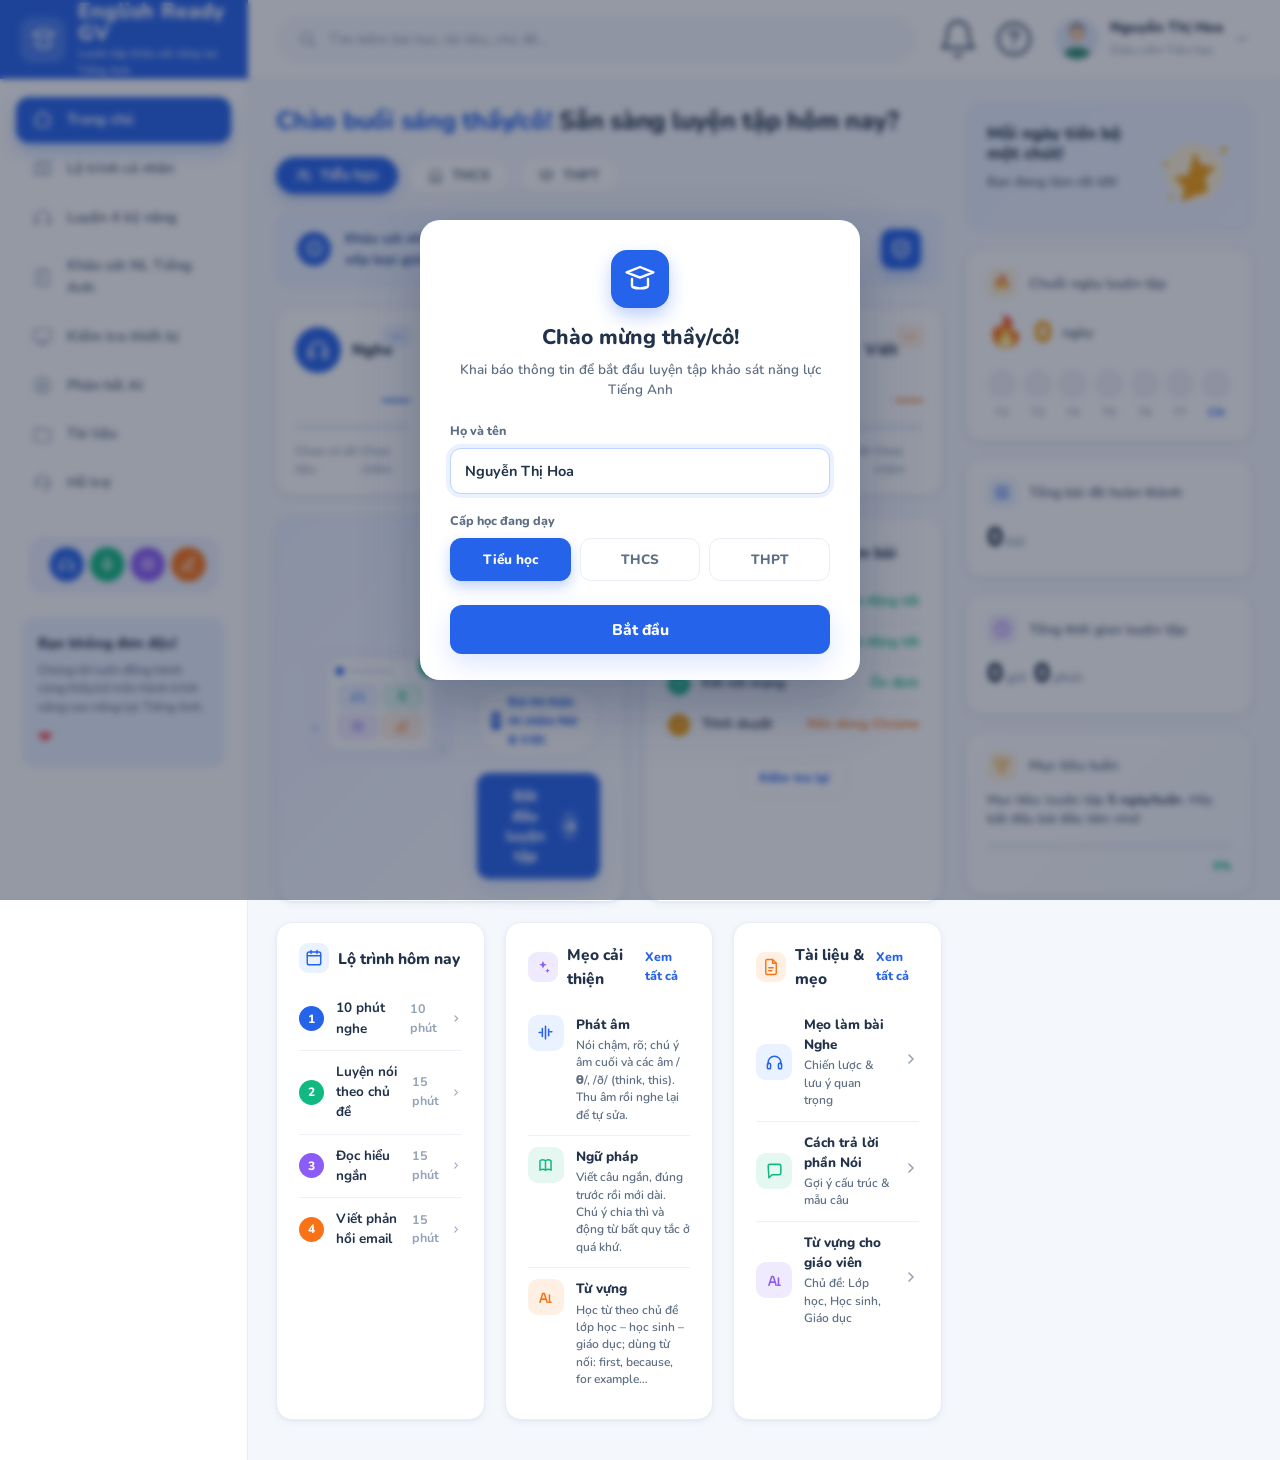
==== commit 678881de: "Cập nhật: số liệu thật trang chủ, bám Công văn 2015, thêm đề dễ, ảnh og social - Trang chủ: cột phải" ====
--- a/index.html
+++ b/index.html
@@ -4,6 +4,22 @@
 <meta charset="UTF-8">
 <meta name="viewport" content="width=device-width, initial-scale=1.0">
 <title>English Ready GV — Luyện tập khảo sát năng lực Tiếng Anh</title>
+<meta name="description" content="Luyện tập khảo sát năng lực Tiếng Anh dành cho giáo viên Tiểu học, THCS, THPT. Nghe • Nói • Đọc • Viết — có AI hỗ trợ luyện tập và phản hồi.">
+<!-- Social preview (Facebook / Messenger / Zalo) -->
+<meta property="og:type" content="website">
+<meta property="og:site_name" content="English Ready GV">
+<meta property="og:title" content="English Ready GV — Luyện tập khảo sát năng lực Tiếng Anh">
+<meta property="og:description" content="Luyện tập khảo sát năng lực Tiếng Anh dành cho giáo viên. Nghe • Nói • Đọc • Viết — có AI hỗ trợ.">
+<meta property="og:image" content="https://schoolrecords.github.io/english-ready-gv/assets/images/english-ready-gv-social-preview.png">
+<meta property="og:image:type" content="image/png">
+<meta property="og:image:width" content="1200">
+<meta property="og:image:height" content="630">
+<meta property="og:image:alt" content="English Ready GV — Luyện tập khảo sát năng lực Tiếng Anh">
+<meta property="og:url" content="https://schoolrecords.github.io/english-ready-gv/">
+<meta name="twitter:card" content="summary_large_image">
+<meta name="twitter:title" content="English Ready GV — Luyện tập khảo sát năng lực Tiếng Anh">
+<meta name="twitter:description" content="Luyện tập khảo sát năng lực Tiếng Anh dành cho giáo viên. Nghe • Nói • Đọc • Viết — có AI hỗ trợ.">
+<meta name="twitter:image" content="https://schoolrecords.github.io/english-ready-gv/assets/images/english-ready-gv-social-preview.png">
 <link rel="preconnect" href="https://fonts.googleapis.com">
 <link rel="preconnect" href="https://fonts.gstatic.com" crossorigin>
 <link href="https://fonts.googleapis.com/css2?family=Nunito:wght@400;500;600;700;800;900&display=swap&subset=vietnamese,latin" rel="stylesheet">
@@ -308,7 +324,6 @@
     <div class="top-right">
       <div class="ic-btn" title="Thông báo">
         <svg viewBox="0 0 24 24" fill="none" stroke="currentColor" stroke-width="1.9" stroke-linecap="round" stroke-linejoin="round"><path d="M18 8a6 6 0 0 0-12 0c0 7-3 9-3 9h18s-3-2-3-9"/><path d="M13.7 21a2 2 0 0 1-3.4 0"/></svg>
-        <span class="badge">3</span>
       </div>
       <div class="ic-btn" title="Trợ giúp">
         <svg viewBox="0 0 24 24" fill="none" stroke="currentColor" stroke-width="1.9" stroke-linecap="round" stroke-linejoin="round"><circle cx="12" cy="12" r="9"/><path d="M9.5 9.5a2.5 2.5 0 0 1 3.6-1.7c1.4.8 1.4 2.6 0 3.4-.8.5-1.1 1-1.1 1.8M12 17h.01"/></svg>
@@ -374,35 +389,40 @@
           <span class="shield"><svg viewBox="0 0 24 24" fill="none" stroke="currentColor" stroke-width="2.2" stroke-linecap="round" stroke-linejoin="round"><path d="M12 3l8 3v6c0 5-3.5 8-8 9-4.5-1-8-4-8-9V6z"/><path d="M9 12l2 2 4-4"/></svg></span>
         </div>
 
+        <div class="infobar" id="exam-countdown" style="background:var(--amber-soft);border-color:#f3dca6;color:#8a5a08;display:none">
+          <span class="i" style="background:var(--amber)"><svg viewBox="0 0 24 24" fill="none" stroke="currentColor" stroke-width="2.2" stroke-linecap="round" stroke-linejoin="round"><rect x="3" y="4" width="18" height="17" rx="2.5"/><path d="M3 9h18M8 2v4M16 2v4"/></svg></span>
+          <span id="exam-countdown-text">Đợt khảo sát chính thức dự kiến <b>10/7 – 20/7/2026</b>.</span>
+        </div>
+
         <!-- SKILLS -->
         <div class="skills">
           <div class="card skill s-nghe">
-            <span class="cefr">B1</span>
+            <span class="cefr">—</span>
             <div class="head"><span class="badge"><svg viewBox="0 0 24 24" fill="none" stroke="currentColor" stroke-width="1.9" stroke-linecap="round" stroke-linejoin="round"><path d="M4 14v-2a8 8 0 0 1 16 0v2"/><rect x="3" y="13" width="4" height="7" rx="1.5"/><rect x="17" y="13" width="4" height="7" rx="1.5"/></svg></span><span class="name">Nghe</span></div>
-            <div class="pct num">72%</div>
-            <div class="track"><i style="width:72%"></i></div>
-            <div class="foot"><span class="pts num">72/100 điểm</span><span style="color:var(--blue)">Khá tốt</span></div>
+            <div class="pct num">—</div>
+            <div class="track"><i style="width:0%"></i></div>
+            <div class="foot"><span class="pts num">Chưa có dữ liệu</span><span style="color:var(--muted)">Chưa chấm</span></div>
           </div>
           <div class="card skill s-noi">
-            <span class="cefr">A2</span>
+            <span class="cefr">—</span>
             <div class="head"><span class="badge"><svg viewBox="0 0 24 24" fill="none" stroke="currentColor" stroke-width="1.9" stroke-linecap="round" stroke-linejoin="round"><rect x="9" y="2" width="6" height="12" rx="3"/><path d="M5 11a7 7 0 0 0 14 0M12 18v3"/></svg></span><span class="name">Nói</span></div>
-            <div class="pct num">58%</div>
-            <div class="track"><i style="width:58%"></i></div>
-            <div class="foot"><span class="pts num">58/100 điểm</span><span style="color:var(--orange)">Trung bình</span></div>
+            <div class="pct num">—</div>
+            <div class="track"><i style="width:0%"></i></div>
+            <div class="foot"><span class="pts num">Chưa có dữ liệu</span><span style="color:var(--muted)">Chưa chấm</span></div>
           </div>
           <div class="card skill s-doc">
-            <span class="cefr">B1</span>
+            <span class="cefr">—</span>
             <div class="head"><span class="badge"><svg viewBox="0 0 24 24" fill="none" stroke="currentColor" stroke-width="1.9" stroke-linecap="round" stroke-linejoin="round"><path d="M12 6c-2-1.5-5-1.5-7 0v12c2-1.5 5-1.5 7 0M12 6c2-1.5 5-1.5 7 0v12c-2-1.5-5-1.5-7 0M12 6v12"/></svg></span><span class="name">Đọc</span></div>
-            <div class="pct num">81%</div>
-            <div class="track"><i style="width:81%"></i></div>
-            <div class="foot"><span class="pts num">81/100 điểm</span><span style="color:var(--purple)">Tốt</span></div>
+            <div class="pct num">—</div>
+            <div class="track"><i style="width:0%"></i></div>
+            <div class="foot"><span class="pts num">Chưa có dữ liệu</span><span style="color:var(--muted)">Chưa chấm</span></div>
           </div>
           <div class="card skill s-viet">
-            <span class="cefr">B2</span>
+            <span class="cefr">—</span>
             <div class="head"><span class="badge"><svg viewBox="0 0 24 24" fill="none" stroke="currentColor" stroke-width="1.9" stroke-linecap="round" stroke-linejoin="round"><path d="M12 20h9"/><path d="M16.5 3.5a2.1 2.1 0 0 1 3 3L7 19l-4 1 1-4z"/></svg></span><span class="name">Viết</span></div>
-            <div class="pct num">65%</div>
-            <div class="track"><i style="width:65%"></i></div>
-            <div class="foot"><span class="pts num">65/100 điểm</span><span style="color:var(--orange)">Khá</span></div>
+            <div class="pct num">—</div>
+            <div class="track"><i style="width:0%"></i></div>
+            <div class="foot"><span class="pts num">Chưa có dữ liệu</span><span style="color:var(--muted)">Chưa chấm</span></div>
           </div>
         </div>
 
@@ -432,7 +452,7 @@
             <div>
               <h2>Khảo sát NL Tiếng Anh – 4 kỹ năng</h2>
               <div class="sub">Nghe · Nói · Đọc · Viết</div>
-              <div class="chip-ai"><span class="sq">AI</span> AI hỗ trợ chấm Nói, Viết</div>
+              <div class="chip-ai"><span class="sq">AI</span> Bài thi thật: AI chấm Nói &amp; Viết</div>
               <button class="btn" id="btn-start">Bắt đầu luyện tập <span class="arr"><svg viewBox="0 0 24 24" fill="none" stroke="currentColor" stroke-width="2.6" stroke-linecap="round" stroke-linejoin="round"><path d="M5 12h14M13 6l6 6-6 6"/></svg></span></button>
             </div>
           </div>
@@ -458,10 +478,10 @@
           </div>
 
           <div class="card panel">
-            <div class="ttl"><span class="pic" style="background:var(--purple-soft);color:var(--purple)"><svg viewBox="0 0 24 24" fill="none" stroke="currentColor" stroke-width="1.9" stroke-linecap="round" stroke-linejoin="round"><path d="M12 4l1.6 3.6L17 9l-3.4 1.4L12 14l-1.6-3.6L7 9l3.4-1.4z" fill="currentColor" stroke="none"/><path d="M18 14l.8 1.8L21 17l-2.2.8L18 20l-.8-1.8L15 17l2.2-.8z" fill="currentColor" stroke="none"/></svg></span>Phản hồi AI<span class="more">Xem tất cả</span></div>
-            <div class="ai-item"><span class="pic" style="background:var(--blue-soft);color:var(--blue)"><svg viewBox="0 0 24 24" fill="none" stroke="currentColor" stroke-width="2" stroke-linecap="round"><path d="M4 12h2M8 7v10M12 4v16M16 8v8M20 11h-2"/></svg></span><div><b>Phát âm</b><p>Phát âm của bạn rõ ràng. Hãy chú ý âm /θ/ và /ð/ (think, this) để tự nhiên hơn.</p></div></div>
-            <div class="ai-item"><span class="pic" style="background:var(--green-soft);color:var(--green)"><svg viewBox="0 0 24 24" fill="none" stroke="currentColor" stroke-width="1.9" stroke-linecap="round" stroke-linejoin="round"><path d="M12 6c-2-1.5-5-1.5-7 0v12c2-1.5 5-1.5 7 0M12 6c2-1.5 5-1.5 7 0v12c-2-1.5-5-1.5-7 0M12 6v12"/></svg></span><div><b>Ngữ pháp</b><p>Bạn sử dụng câu phức tốt. Nhớ chia động từ ở thì quá khứ ở dạng bất quy tắc nhé!</p></div></div>
-            <div class="ai-item"><span class="pic" style="background:var(--orange-soft);color:var(--orange)"><svg viewBox="0 0 24 24" fill="none" stroke="currentColor" stroke-width="2" stroke-linecap="round" stroke-linejoin="round"><path d="M5 18l3.5-11h2L14 18M6.5 14h6M17 9v9M16 18h3"/></svg></span><div><b>Từ vựng</b><p>Từ vựng phong phú. Thử dùng thêm các cụm từ học thuật trong bài viết.</p></div></div>
+            <div class="ttl"><span class="pic" style="background:var(--purple-soft);color:var(--purple)"><svg viewBox="0 0 24 24" fill="none" stroke="currentColor" stroke-width="1.9" stroke-linecap="round" stroke-linejoin="round"><path d="M12 4l1.6 3.6L17 9l-3.4 1.4L12 14l-1.6-3.6L7 9l3.4-1.4z" fill="currentColor" stroke="none"/><path d="M18 14l.8 1.8L21 17l-2.2.8L18 20l-.8-1.8L15 17l2.2-.8z" fill="currentColor" stroke="none"/></svg></span>Mẹo cải thiện<span class="more" data-go="phan-hoi-ai.html">Xem tất cả</span></div>
+            <div class="ai-item"><span class="pic" style="background:var(--blue-soft);color:var(--blue)"><svg viewBox="0 0 24 24" fill="none" stroke="currentColor" stroke-width="2" stroke-linecap="round"><path d="M4 12h2M8 7v10M12 4v16M16 8v8M20 11h-2"/></svg></span><div><b>Phát âm</b><p>Nói chậm, rõ; chú ý âm cuối và các âm /θ/, /ð/ (think, this). Thu âm rồi nghe lại để tự sửa.</p></div></div>
+            <div class="ai-item"><span class="pic" style="background:var(--green-soft);color:var(--green)"><svg viewBox="0 0 24 24" fill="none" stroke="currentColor" stroke-width="1.9" stroke-linecap="round" stroke-linejoin="round"><path d="M12 6c-2-1.5-5-1.5-7 0v12c2-1.5 5-1.5 7 0M12 6c2-1.5 5-1.5 7 0v12c-2-1.5-5-1.5-7 0M12 6v12"/></svg></span><div><b>Ngữ pháp</b><p>Viết câu ngắn, đúng trước rồi mới dài. Chú ý chia thì và động từ bất quy tắc ở quá khứ.</p></div></div>
+            <div class="ai-item"><span class="pic" style="background:var(--orange-soft);color:var(--orange)"><svg viewBox="0 0 24 24" fill="none" stroke="currentColor" stroke-width="2" stroke-linecap="round" stroke-linejoin="round"><path d="M5 18l3.5-11h2L14 18M6.5 14h6M17 9v9M16 18h3"/></svg></span><div><b>Từ vựng</b><p>Học từ theo chủ đề lớp học – học sinh – giáo dục; dùng từ nối: first, because, for example…</p></div></div>
           </div>
 
           <div class="card panel">
@@ -489,33 +509,25 @@
 
         <div class="card stat-card">
           <div class="stat-head"><span class="ic ic-fire">🔥</span><span class="lbl">Chuỗi ngày luyện tập</span></div>
-          <div class="streak-val"><span class="fire">🔥</span><span class="n num" data-stat="streak">7</span><span class="u">ngày</span></div>
-          <div class="week">
-            <div class="day"><span class="dot"><svg viewBox="0 0 24 24" fill="none" stroke="currentColor" stroke-width="3.4" stroke-linecap="round" stroke-linejoin="round"><path d="M5 12l5 5L20 7"/></svg></span>T2</div>
-            <div class="day"><span class="dot"><svg viewBox="0 0 24 24" fill="none" stroke="currentColor" stroke-width="3.4" stroke-linecap="round" stroke-linejoin="round"><path d="M5 12l5 5L20 7"/></svg></span>T3</div>
-            <div class="day"><span class="dot"><svg viewBox="0 0 24 24" fill="none" stroke="currentColor" stroke-width="3.4" stroke-linecap="round" stroke-linejoin="round"><path d="M5 12l5 5L20 7"/></svg></span>T4</div>
-            <div class="day"><span class="dot"><svg viewBox="0 0 24 24" fill="none" stroke="currentColor" stroke-width="3.4" stroke-linecap="round" stroke-linejoin="round"><path d="M5 12l5 5L20 7"/></svg></span>T5</div>
-            <div class="day"><span class="dot"><svg viewBox="0 0 24 24" fill="none" stroke="currentColor" stroke-width="3.4" stroke-linecap="round" stroke-linejoin="round"><path d="M5 12l5 5L20 7"/></svg></span>T6</div>
-            <div class="day"><span class="dot"><svg viewBox="0 0 24 24" fill="none" stroke="currentColor" stroke-width="3.4" stroke-linecap="round" stroke-linejoin="round"><path d="M5 12l5 5L20 7"/></svg></span>T7</div>
-            <div class="day off"><span class="dot"></span>CN</div>
-          </div>
+          <div class="streak-val"><span class="fire">🔥</span><span class="n num" data-stat="streak">0</span><span class="u">ngày</span></div>
+          <div class="week" id="week-row"></div>
         </div>
 
         <div class="card stat-card">
           <div class="stat-head"><span class="ic ic-book"><svg viewBox="0 0 24 24" fill="none" stroke="currentColor" stroke-width="1.9" stroke-linecap="round" stroke-linejoin="round"><path d="M12 6c-2-1.5-5-1.5-7 0v12c2-1.5 5-1.5 7 0M12 6c2-1.5 5-1.5 7 0v12c-2-1.5-5-1.5-7 0M12 6v12"/></svg></span><span class="lbl">Tổng bài đã hoàn thành</span></div>
-          <div class="stat-num num"><span data-stat="done">128</span><small>bài</small></div>
+          <div class="stat-num num"><span data-stat="done">0</span><small>bài</small></div>
         </div>
 
         <div class="card stat-card">
-          <div class="stat-head"><span class="ic ic-clock"><svg viewBox="0 0 24 24" fill="none" stroke="currentColor" stroke-width="1.9" stroke-linecap="round" stroke-linejoin="round"><circle cx="12" cy="12" r="9"/><path d="M12 7v5l3 2"/></svg></span><span class="lbl">Thời gian luyện tập tuần này</span></div>
-          <div class="stat-num num"><span data-stat="h">4</span><small>giờ</small> <span data-stat="m">35</span><small>phút</small></div>
+          <div class="stat-head"><span class="ic ic-clock"><svg viewBox="0 0 24 24" fill="none" stroke="currentColor" stroke-width="1.9" stroke-linecap="round" stroke-linejoin="round"><circle cx="12" cy="12" r="9"/><path d="M12 7v5l3 2"/></svg></span><span class="lbl">Tổng thời gian luyện tập</span></div>
+          <div class="stat-num num"><span data-stat="h">0</span><small>giờ</small> <span data-stat="m">0</span><small>phút</small></div>
         </div>
 
         <div class="card stat-card goal">
           <div class="stat-head"><span class="ic ic-cup"><svg viewBox="0 0 24 24" fill="none" stroke="currentColor" stroke-width="1.9" stroke-linecap="round" stroke-linejoin="round"><path d="M6 4h12v3a6 6 0 0 1-12 0z"/><path d="M6 5H4v2a3 3 0 0 0 3 3M18 5h2v2a3 3 0 0 1-3 3M9 16h6M8 20h8M12 13v3"/></svg></span><span class="lbl">Mục tiêu tuần</span></div>
-          <p>Bạn đã hoàn thành <b>80% mục tiêu tuần!</b> Cố gắng thêm một chút nữa nhé!</p>
-          <div class="gtrack"><i style="width:80%"></i></div>
-          <div class="glbl num">80%</div>
+          <p id="goal-text">Mục tiêu: luyện tập <b>5 ngày/tuần</b>. Hãy bắt đầu bài đầu tiên nhé!</p>
+          <div class="gtrack"><i id="goal-bar" style="width:0%"></i></div>
+          <div class="glbl num" id="goal-pct">0%</div>
         </div>
       </aside>
 
@@ -681,6 +693,69 @@
     setSkill('viet', typeof s.viet==='number'?s.viet:null, cap); // Viết: chưa chấm tự động
   }
   updateSkills();
+
+  // ===== SỐ LIỆU THẬT CỘT PHẢI (chuỗi ngày · tổng bài · thời gian · mục tiêu tuần) =====
+  function loadStats(){ try{ return JSON.parse(localStorage.getItem('erg_stats')||'{}'); }catch(_){ return {}; } }
+  function setText(sel,val){ var el=document.querySelector(sel); if(el) el.textContent=val; }
+  function startOfWeek(d){ // tuần bắt đầu Thứ 2
+    var x=new Date(d); var day=(x.getDay()+6)%7; x.setHours(0,0,0,0); x.setDate(x.getDate()-day); return x;
+  }
+  function updateStats(){
+    var s=loadStats();
+    var days = Array.isArray(s.days) ? s.days : [];
+    setText('[data-stat="streak"]', typeof s.streak==='number' ? s.streak : 0);
+    setText('[data-stat="done"]',   typeof s.done==='number'   ? s.done   : 0);
+    setText('[data-stat="h"]', typeof s.hours==='number' ? s.hours : 0);
+    setText('[data-stat="m"]', typeof s.mins==='number'  ? s.mins  : 0);
+
+    // hàng 7 ngày trong tuần — tô đậm ngày thực sự có luyện tập
+    var labels=['T2','T3','T4','T5','T6','T7','CN'];
+    var monday=startOfWeek(new Date());
+    var todayStr=new Date().toDateString();
+    var doneSet={}; days.forEach(function(d){ doneSet[d]=true; });
+    var html='', activeThisWeek=0;
+    for(var i=0;i<7;i++){
+      var dt=new Date(monday); dt.setDate(monday.getDate()+i);
+      var key=dt.toDateString(); var done=!!doneSet[key]; if(done)activeThisWeek++;
+      var isToday=(key===todayStr);
+      var dot = done
+        ? '<span class="dot"><svg viewBox="0 0 24 24" fill="none" stroke="currentColor" stroke-width="3.4" stroke-linecap="round" stroke-linejoin="round"><path d="M5 12l5 5L20 7"/></svg></span>'
+        : '<span class="dot"></span>';
+      html+='<div class="day'+(done?'':' off')+'"'+(isToday?' style="font-weight:800;color:var(--blue)"':'')+'>'+dot+labels[i]+'</div>';
+    }
+    var wk=document.getElementById('week-row'); if(wk) wk.innerHTML=html;
+
+    // mục tiêu tuần: luyện đủ 5 ngày
+    var GOAL=5, pct=Math.min(100, Math.round(activeThisWeek/GOAL*100));
+    var bar=document.getElementById('goal-bar'); if(bar) bar.style.width=pct+'%';
+    setText('#goal-pct', pct+'%');
+    var gt=document.getElementById('goal-text');
+    if(gt){
+      if(activeThisWeek===0) gt.innerHTML='Mục tiêu: luyện tập <b>5 ngày/tuần</b>. Hãy bắt đầu bài đầu tiên nhé!';
+      else if(activeThisWeek>=GOAL) gt.innerHTML='Tuyệt vời! Thầy/cô đã đạt <b>mục tiêu '+GOAL+' ngày/tuần</b>. 👏';
+      else gt.innerHTML='Tuần này đã luyện <b>'+activeThisWeek+'/'+GOAL+' ngày</b>. Cố gắng thêm chút nữa nhé!';
+    }
+  }
+  updateStats();
+
+  // ===== ĐẾM NGƯỢC TỚI ĐỢT KHẢO SÁT CHÍNH THỨC (10–20/7/2026) =====
+  (function(){
+    var box=document.getElementById('exam-countdown'), txt=document.getElementById('exam-countdown-text');
+    if(!box||!txt) return;
+    var start=new Date(2026,6,10), end=new Date(2026,6,20,23,59,59); // tháng 6 = July (0-based)
+    var now=new Date(); now.setHours(0,0,0,0);
+    var msDay=86400000, dleft=Math.ceil((start-now)/msDay);
+    if(now>end) return; // đã qua đợt khảo sát thì ẩn
+    if(dleft>0) txt.innerHTML='⏳ Còn <b>'+dleft+' ngày</b> nữa tới đợt khảo sát chính thức (dự kiến <b>10/7 – 20/7/2026</b>). Hãy luyện tập đều mỗi ngày nhé!';
+    else txt.innerHTML='🔔 Đợt khảo sát chính thức đang diễn ra (<b>10/7 – 20/7/2026</b>). Chúc thầy/cô làm bài tốt!';
+    box.style.display='flex';
+  })();
+
+  // điều hướng "Xem tất cả"
+  document.querySelectorAll('.more[data-go]').forEach(function(m){
+    m.style.cursor='pointer';
+    m.addEventListener('click', function(){ window.location.href=m.getAttribute('data-go'); });
+  });
 })();
 </script>
 </body>
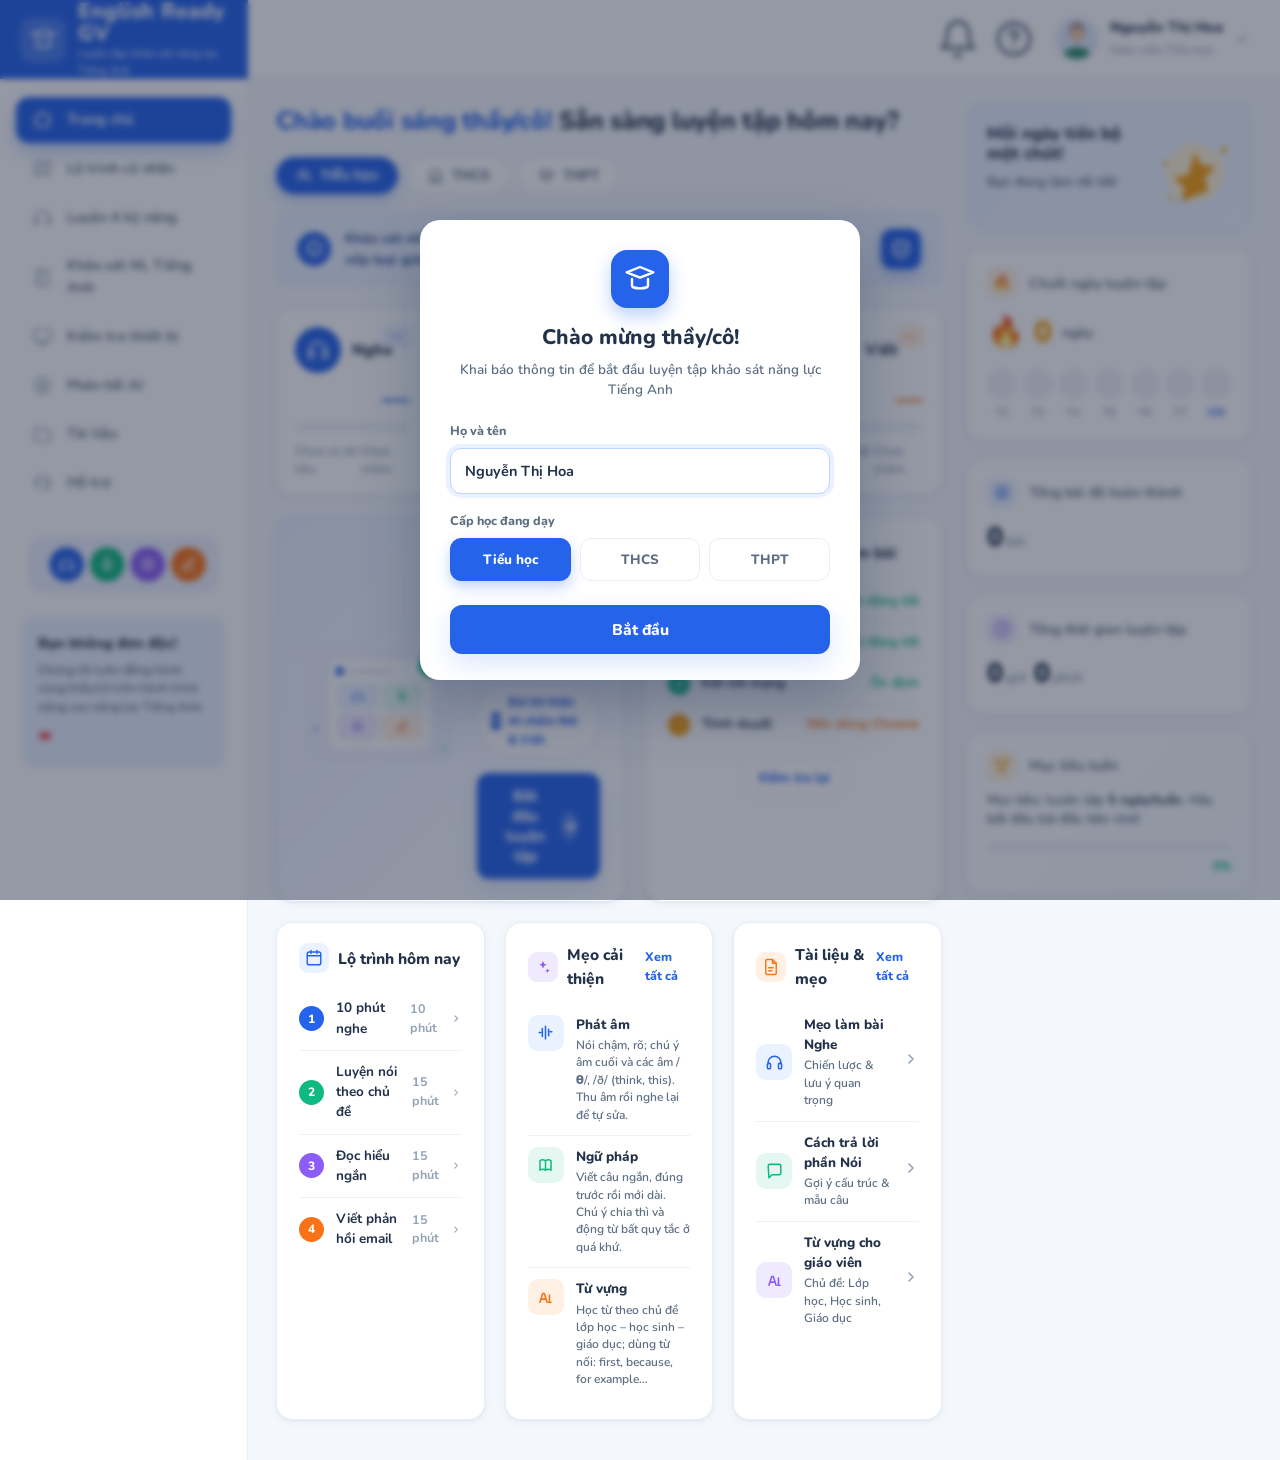
==== commit 6835ce8d: "Trang chủ: bỏ ô tìm kiếm; thẻ 4 kỹ năng bấm để luyện riêng; hiện tên trên mobile - Gỡ ô "Tìm kiếm" ở" ====
--- a/index.html
+++ b/index.html
@@ -63,6 +63,7 @@
 
   /* ===== TOP BAR ===== */
   .topbar{display:flex;align-items:center;gap:22px;padding:14px 30px;background:#fff;border-bottom:1px solid var(--line)}
+  .tb-title{font-weight:800;font-size:18px;color:var(--blue);display:none}
   .search{flex:1;max-width:720px;position:relative}
   .search svg{position:absolute;left:20px;top:50%;transform:translateY(-50%);color:var(--muted);width:19px;height:19px}
   .search input{width:100%;padding:13px 18px 13px 50px;border:1px solid var(--line);border-radius:999px;background:#f5f8fc;font-size:14px;font-family:inherit;font-weight:600;color:var(--ink);outline:none;transition:.16s}
@@ -121,7 +122,9 @@
 
   /* skill cards */
   .skills{display:grid;grid-template-columns:repeat(4,1fr);gap:18px;margin-bottom:22px}
-  .skill{padding:18px 18px 16px;position:relative}
+  .skill{padding:18px 18px 16px;position:relative;transition:transform .15s,box-shadow .15s}
+  .skill:hover{transform:translateY(-2px);box-shadow:0 12px 26px rgba(37,99,235,.16)}
+  .skill:active{transform:translateY(0)}
   .skill .head{display:flex;align-items:center;gap:11px;margin-bottom:12px}
   .skill .badge{width:46px;height:46px;border-radius:50%;display:grid;place-items:center;flex:none}
   .skill .badge svg{width:24px;height:24px;color:#fff}
@@ -252,6 +255,7 @@
   @media (max-width:1080px){
     .app{grid-template-columns:1fr}
     .corner{display:none}
+    .tb-title{display:block}
     .topbar{grid-area:auto}
     .content{grid-area:auto;padding:20px 18px 36px}
     .side{grid-area:auto;flex-direction:row;overflow-x:auto;gap:8px;border-right:0;border-bottom:1px solid var(--line);padding:10px 14px;-webkit-overflow-scrolling:touch}
@@ -317,10 +321,7 @@
 
   <!-- ===== TOP BAR ===== -->
   <header class="topbar">
-    <div class="search">
-      <svg viewBox="0 0 24 24" fill="none" stroke="currentColor" stroke-width="2" stroke-linecap="round"><circle cx="11" cy="11" r="7"/><path d="M21 21l-4-4"/></svg>
-      <input type="text" placeholder="Tìm kiếm bài học, tài liệu, chủ đề…">
-    </div>
+    <div class="tb-title">English Ready GV</div>
     <div class="top-right">
       <div class="ic-btn" title="Thông báo">
         <svg viewBox="0 0 24 24" fill="none" stroke="currentColor" stroke-width="1.9" stroke-linecap="round" stroke-linejoin="round"><path d="M18 8a6 6 0 0 0-12 0c0 7-3 9-3 9h18s-3-2-3-9"/><path d="M13.7 21a2 2 0 0 1-3.4 0"/></svg>
@@ -545,6 +546,18 @@
   function openTest(e){ if(e) e.preventDefault(); window.location.href = encodeURI(TEST_FILE)+'?cap='+capFromUI(); }
   document.getElementById('btn-start').addEventListener('click', openTest);
 
+  // ---- Bấm vào thẻ kỹ năng để LUYỆN RIÊNG kỹ năng đó (Nghe/Nói/Đọc/Viết) ----
+  var SKILL_ONLY={nghe:'A',doc:'B',viet:'D',noi:'E'};
+  var SKILL_LABEL={nghe:'Nghe',doc:'Đọc',viet:'Viết',noi:'Nói'};
+  Object.keys(SKILL_ONLY).forEach(function(k){
+    var el=document.querySelector('.s-'+k); if(!el) return;
+    el.style.cursor='pointer';
+    el.setAttribute('title','Bấm để luyện '+SKILL_LABEL[k]);
+    el.addEventListener('click', function(){
+      window.location.href = encodeURI(TEST_FILE)+'?cap='+capFromUI()+'&only='+SKILL_ONLY[k];
+    });
+  });
+
   // ---- Thông báo nhỏ (toast) ----
   function toast(msg){
     var t=document.getElementById('erg-toast');
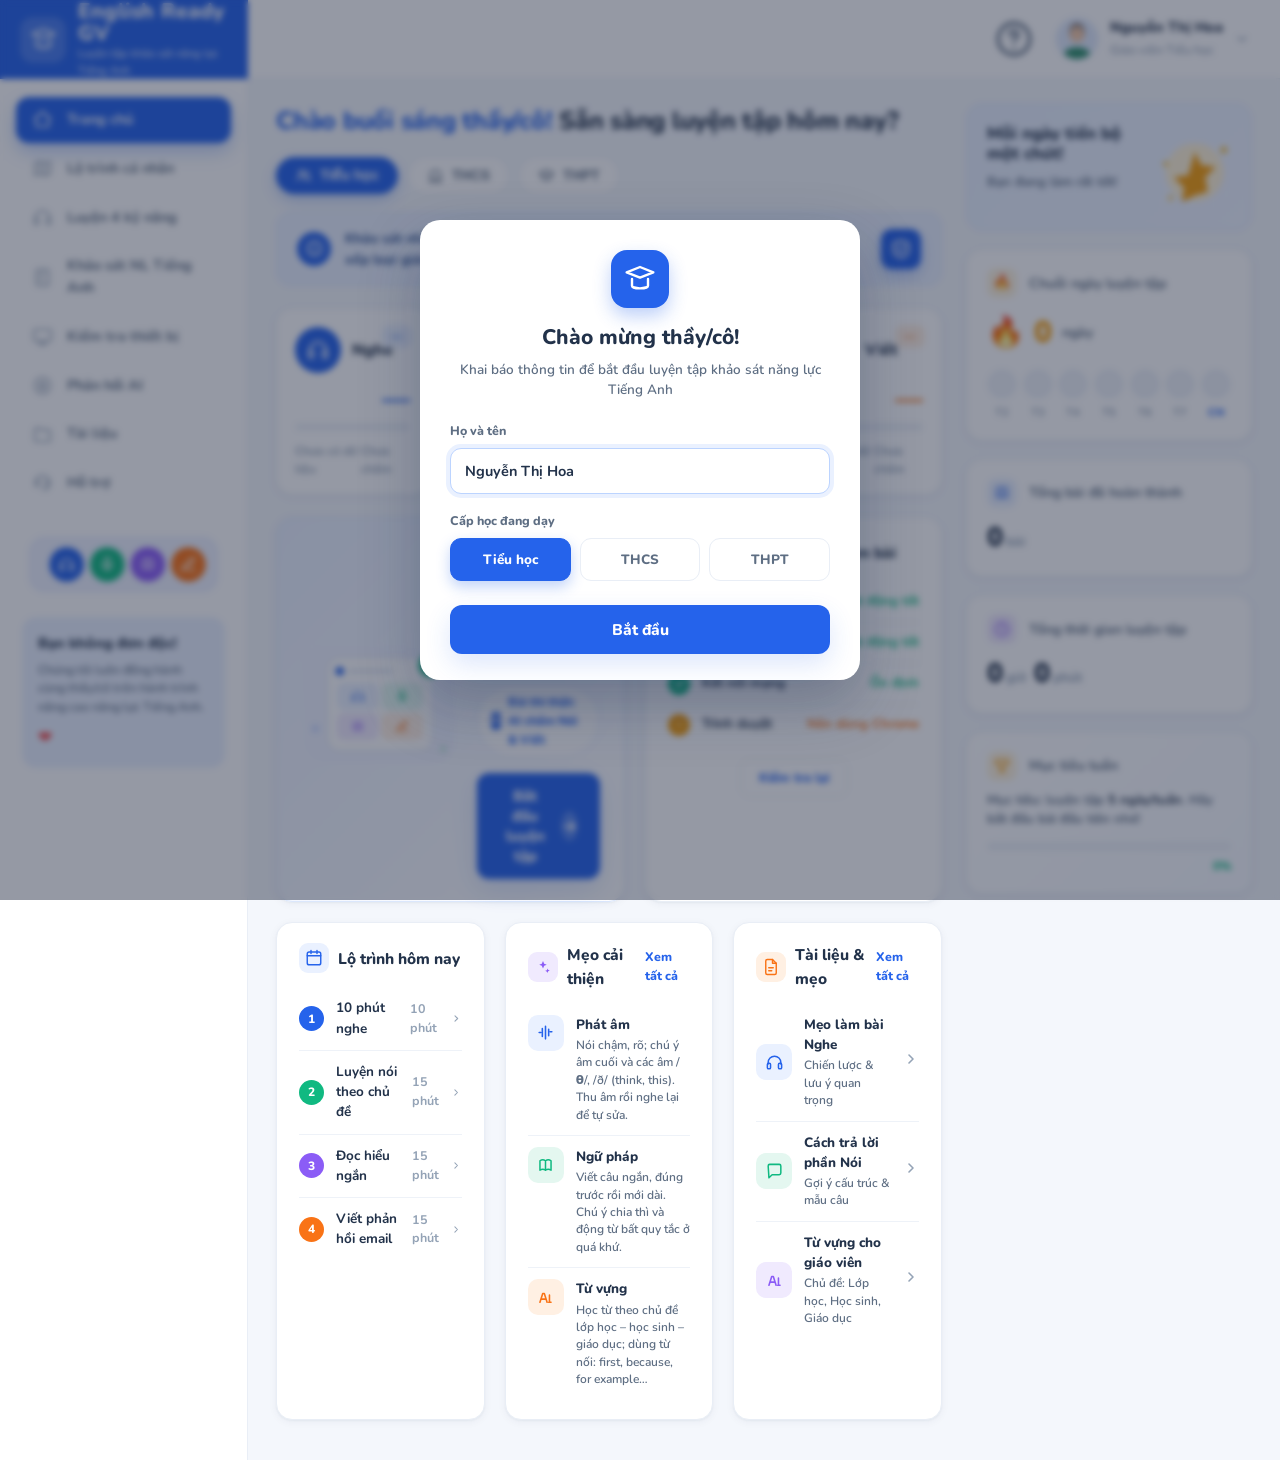
==== commit 11f5dd95: "Trang chủ: bỏ nút chuông, nút Trợ giúp mở trang Hỗ trợ Co-Authored-By: Claude Opus 4.8 (1M context) " ====
--- a/index.html
+++ b/index.html
@@ -323,10 +323,7 @@
   <header class="topbar">
     <div class="tb-title">English Ready GV</div>
     <div class="top-right">
-      <div class="ic-btn" title="Thông báo">
-        <svg viewBox="0 0 24 24" fill="none" stroke="currentColor" stroke-width="1.9" stroke-linecap="round" stroke-linejoin="round"><path d="M18 8a6 6 0 0 0-12 0c0 7-3 9-3 9h18s-3-2-3-9"/><path d="M13.7 21a2 2 0 0 1-3.4 0"/></svg>
-      </div>
-      <div class="ic-btn" title="Trợ giúp">
+      <div class="ic-btn" id="btn-help" title="Trợ giúp">
         <svg viewBox="0 0 24 24" fill="none" stroke="currentColor" stroke-width="1.9" stroke-linecap="round" stroke-linejoin="round"><circle cx="12" cy="12" r="9"/><path d="M9.5 9.5a2.5 2.5 0 0 1 3.6-1.7c1.4.8 1.4 2.6 0 3.4-.8.5-1.1 1-1.1 1.8M12 17h.01"/></svg>
       </div>
       <div class="user">
@@ -558,6 +555,10 @@
     });
   });
 
+  // ---- Nút Trợ giúp -> trang Hỗ trợ ----
+  var bh=document.getElementById('btn-help');
+  if(bh) bh.addEventListener('click', function(){ window.location.href='ho-tro.html'; });
+
   // ---- Thông báo nhỏ (toast) ----
   function toast(msg){
     var t=document.getElementById('erg-toast');
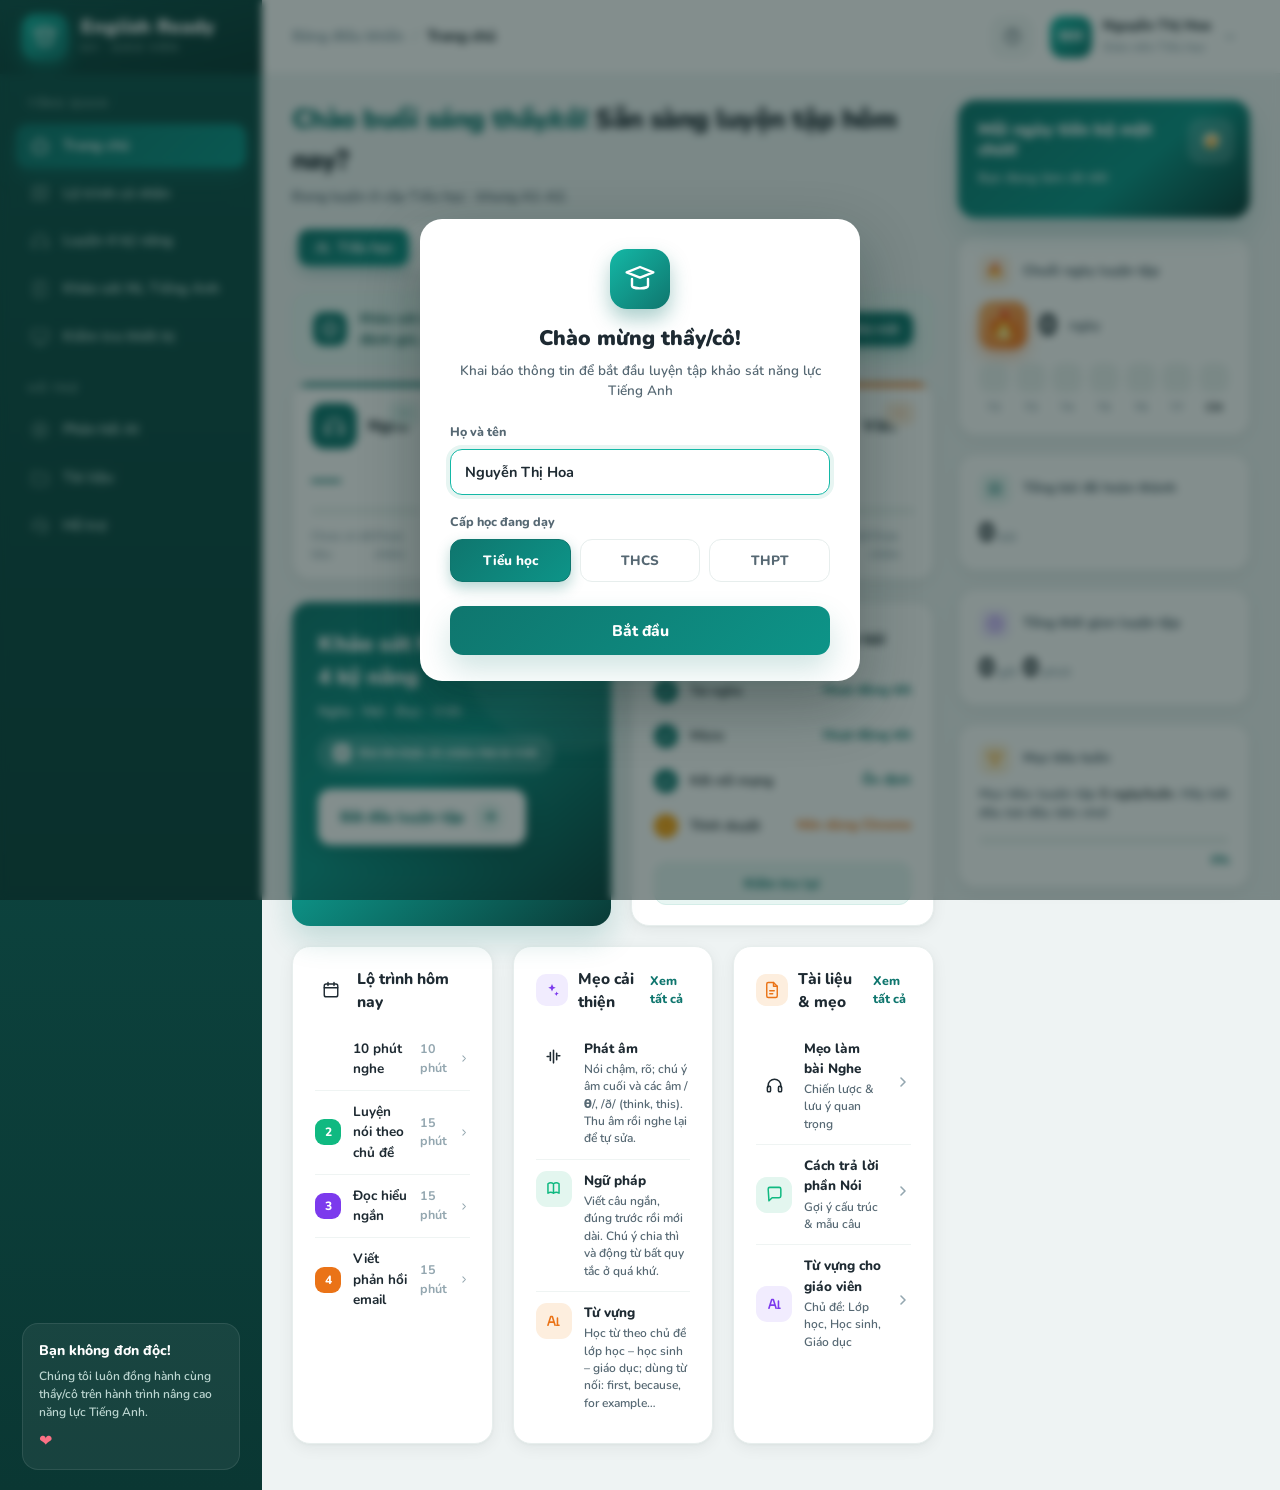
==== commit 47298902: "redesign-teal: giao diện dashboard premium tối giản tông teal Chỉ đổi visual + layout, GIỮ NGUYÊN nộ" ====
--- a/index.html
+++ b/index.html
@@ -25,17 +25,19 @@
 <link href="https://fonts.googleapis.com/css2?family=Nunito:wght@400;500;600;700;800;900&display=swap&subset=vietnamese,latin" rel="stylesheet">
 <style>
   :root{
-    --blue:#2563eb; --blue-d:#1d4ed8; --blue-soft:#eaf1ff; --blue-soft2:#dceaff;
-    --green:#10b981; --green-soft:#e4f7f0;
-    --purple:#8b5cf6; --purple-soft:#f0eafe;
-    --orange:#f97316; --orange-soft:#fff0e3;
-    --amber:#f59e0b; --amber-soft:#fef3df;
-    --ink:#22324a; --ink-2:#5e6e83; --muted:#94a3b6;
-    --bg:#f4f7fc; --card:#ffffff; --line:#e9eef6; --line-2:#eef2f8;
-    --sh-sm:0 1px 2px rgba(20,40,80,.05);
-    --sh:0 2px 8px rgba(20,40,80,.05),0 1px 2px rgba(20,40,80,.04);
-    --sh-md:0 10px 26px rgba(37,99,235,.16);
-    --r:16px;
+    --teal:#0f766e; --teal-2:#0d9488; --teal-3:#14b8a6; --teal-ink:#0a3a36;
+    --teal-soft:#e7f5f2; --teal-soft2:#d4ede8;
+    --green:#10b981; --green-soft:#e3f6ef;
+    --purple:#7c3aed; --purple-soft:#f1ecfe;
+    --orange:#ea7317; --orange-soft:#fdeede;
+    --amber:#f59e0b; --amber-soft:#fdf2dc;
+    --ink:#1e2a32; --ink-2:#566873; --muted:#94a7b0;
+    --bg:#eef3f3; --card:#ffffff; --line:#e7eeed; --line-2:#eff4f3;
+    --side-1:#0a3733; --side-2:#0f504a; --side-txt:#bcd6d1; --side-muted:#7ba39c;
+    --sh-sm:0 1px 2px rgba(10,40,38,.05);
+    --sh:0 4px 16px rgba(10,40,38,.06),0 1px 3px rgba(10,40,38,.04);
+    --sh-md:0 14px 30px rgba(15,118,110,.20);
+    --r:18px; --r-sm:13px;
   }
   *{box-sizing:border-box;margin:0;padding:0}
   html{-webkit-text-size-adjust:100%}
@@ -49,142 +51,142 @@
   .card{background:var(--card);border:1px solid var(--line);border-radius:var(--r);box-shadow:var(--sh)}
 
   /* ===== APP GRID ===== */
-  .app{display:grid;grid-template-columns:248px 1fr;grid-template-rows:auto 1fr;min-height:100vh}
-  .corner{grid-area:1/1;background:var(--blue);display:flex;align-items:center;gap:12px;padding:0 20px}
+  .app{display:grid;grid-template-columns:262px 1fr;grid-template-rows:74px 1fr;min-height:100vh}
+  .corner{grid-area:1/1;background:linear-gradient(165deg,var(--side-2),var(--side-1));display:flex;align-items:center;gap:13px;padding:0 22px}
   .topbar{grid-area:1/2}
-  .side{grid-area:2/1;background:#fff;border-right:1px solid var(--line)}
-  .content{grid-area:2/2;padding:24px 28px 40px;overflow:hidden}
+  .side{grid-area:2/1;background:linear-gradient(180deg,var(--side-2) 0%,var(--side-1) 100%)}
+  .content{grid-area:2/2;padding:26px 30px 46px;overflow:hidden}
 
   /* ===== CORNER LOGO ===== */
-  .corner .logo{width:46px;height:46px;border-radius:13px;background:rgba(255,255,255,.16);display:grid;place-items:center;flex:none}
-  .corner .logo svg{width:27px;height:27px;color:#fff}
-  .corner h1{color:#fff;font-size:21px;font-weight:800;line-height:1.05;letter-spacing:.2px}
-  .corner small{display:block;color:rgba(255,255,255,.82);font-weight:600;font-size:11px;margin-top:2px}
+  .corner .logo{width:46px;height:46px;border-radius:14px;background:linear-gradient(135deg,var(--teal-3),var(--teal));display:grid;place-items:center;flex:none;box-shadow:0 8px 18px rgba(20,184,166,.4)}
+  .corner .logo svg{width:26px;height:26px;color:#fff}
+  .corner h1{color:#fff;font-size:19px;font-weight:900;line-height:1.02;letter-spacing:.2px}
+  .corner small{display:block;color:var(--side-muted);font-weight:800;font-size:10px;letter-spacing:1.6px;margin-top:3px;text-transform:uppercase}
 
   /* ===== TOP BAR ===== */
-  .topbar{display:flex;align-items:center;gap:22px;padding:14px 30px;background:#fff;border-bottom:1px solid var(--line)}
-  .tb-title{font-weight:800;font-size:18px;color:var(--blue);display:none}
-  .search{flex:1;max-width:720px;position:relative}
-  .search svg{position:absolute;left:20px;top:50%;transform:translateY(-50%);color:var(--muted);width:19px;height:19px}
-  .search input{width:100%;padding:13px 18px 13px 50px;border:1px solid var(--line);border-radius:999px;background:#f5f8fc;font-size:14px;font-family:inherit;font-weight:600;color:var(--ink);outline:none;transition:.16s}
-  .search input::placeholder{color:var(--muted);font-weight:600}
-  .search input:focus{background:#fff;border-color:#bcd4ff;box-shadow:0 0 0 4px var(--blue-soft)}
-  .top-right{display:flex;align-items:center;gap:14px;margin-left:auto}
-  .ic-btn{position:relative;width:42px;height:42px;border-radius:50%;display:grid;place-items:center;color:var(--ink-2);cursor:pointer;transition:.15s}
-  .ic-btn:hover{background:#f1f5fb;color:var(--blue)}
-  .ic-btn .badge{position:absolute;top:2px;right:2px;min-width:18px;height:18px;padding:0 4px;background:#ef4444;color:#fff;border:2px solid #fff;border-radius:99px;font-size:10.5px;font-weight:800;display:grid;place-items:center}
-  .user{display:flex;align-items:center;gap:11px;cursor:pointer;padding-left:6px}
-  .user .ava{width:44px;height:44px;border-radius:50%;object-fit:cover;border:2px solid #e7eefb}
-  .user .meta b{display:block;font-size:14.5px;font-weight:800}
-  .user .meta span{font-size:12.5px;color:var(--muted);font-weight:600}
+  .topbar{display:flex;align-items:center;gap:18px;padding:0 30px;background:#fff;border-bottom:1px solid var(--line)}
+  .tb-title{display:flex;align-items:center;gap:9px;font-weight:800;font-size:15px;color:var(--muted)}
+  .tb-title b{color:var(--ink);font-weight:800}
+  .tb-title .sep{color:#cfdad8}
+  .top-right{display:flex;align-items:center;gap:11px;margin-left:auto}
+  .ic-btn{position:relative;width:42px;height:42px;border-radius:13px;display:grid;place-items:center;color:var(--ink-2);cursor:pointer;transition:.16s;background:#f3f7f6;border:1px solid var(--line)}
+  .ic-btn:hover{background:var(--teal-soft);color:var(--teal);border-color:var(--teal-soft2)}
+  .ic-btn svg{width:19px;height:19px}
+  .user{display:flex;align-items:center;gap:11px;cursor:pointer;padding:6px 12px 6px 6px;border-radius:14px;transition:.16s}
+  .user:hover{background:#f2f7f6}
+  .user .ava{width:42px;height:42px;border-radius:13px;display:grid;place-items:center;background:linear-gradient(135deg,var(--teal-3),var(--teal));color:#fff;font-weight:900;font-size:15px;flex:none;letter-spacing:.5px}
+  .user .meta b{display:block;font-size:14px;font-weight:800}
+  .user .meta span{font-size:12px;color:var(--muted);font-weight:700}
   .user .chev{color:var(--muted)}
 
   /* ===== SIDEBAR ===== */
-  .side{display:flex;flex-direction:column;padding:18px 16px 0}
-  nav{display:flex;flex-direction:column;gap:3px}
-  nav a{display:flex;align-items:center;gap:14px;padding:12px 16px;border-radius:13px;font-weight:700;color:var(--ink-2);font-size:14.5px;transition:.15s}
-  nav a svg{width:21px;height:21px;color:var(--muted);transition:.15s;flex:none}
-  nav a:hover{background:#f3f7fd;color:var(--blue)}
-  nav a:hover svg{color:var(--blue)}
-  nav a.active{background:var(--blue);color:#fff;box-shadow:0 8px 18px rgba(37,99,235,.30)}
+  .side{display:flex;flex-direction:column;padding:16px 16px 0}
+  .sec-label{color:var(--side-muted);font-size:10.5px;font-weight:800;letter-spacing:1.6px;text-transform:uppercase;margin:6px 12px 8px}
+  .sec-label.mt{margin-top:18px}
+  nav{display:flex;flex-direction:column;gap:4px}
+  nav a{display:flex;align-items:center;gap:13px;padding:11px 14px;border-radius:12px;font-weight:700;color:var(--side-txt);font-size:14.5px;transition:.16s}
+  nav a svg{width:20px;height:20px;color:var(--side-muted);transition:.16s;flex:none}
+  nav a:hover{background:rgba(255,255,255,.07);color:#fff}
+  nav a:hover svg{color:var(--teal-3)}
+  nav a.active{background:linear-gradient(135deg,var(--teal),var(--teal-2));color:#fff;box-shadow:0 10px 20px rgba(15,118,110,.45)}
   nav a.active svg{color:#fff}
-
-  .side-illo{margin:22px 6px 0;text-align:center}
-  .side-illo img,.side-illo svg{width:100%;max-width:210px;display:block;margin:0 auto}
-  .side-illo .fallback{width:100%;height:120px;border-radius:14px;background:linear-gradient(135deg,#eaf1ff,#f3eafe);display:grid;place-items:center}
-  .help-box{margin:16px 6px 22px;background:var(--blue-soft);border-radius:14px;padding:16px 16px 18px}
-  .help-box h4{font-size:14.5px;font-weight:800;margin-bottom:6px;color:var(--ink)}
-  .help-box p{font-size:12.5px;color:var(--ink-2);font-weight:600;line-height:1.5}
-  .help-box .heart{margin-top:8px;color:#ef4444;font-size:17px}
+  .side-illo{display:none}
+  .help-box{margin:auto 6px 20px;background:rgba(255,255,255,.06);border:1px solid rgba(255,255,255,.09);border-radius:16px;padding:16px}
+  .help-box h4{font-size:14px;font-weight:800;margin-bottom:6px;color:#fff}
+  .help-box p{font-size:12px;color:var(--side-txt);font-weight:600;line-height:1.5}
+  .help-box .heart{margin-top:8px;color:#fb7185;font-size:16px}
 
   /* ===== CONTENT GRID ===== */
-  .grid{display:grid;grid-template-columns:1fr 312px;gap:24px}
+  .grid{display:grid;grid-template-columns:1fr 320px;gap:24px}
   main{min-width:0}
   aside{min-width:0;display:flex;flex-direction:column;gap:18px}
 
-  .greet{font-size:25px;font-weight:800;letter-spacing:-.01em;margin-bottom:16px}
-  .greet .accent{color:var(--blue)}
-
-  /* level tabs */
-  .tabs{display:flex;gap:10px;margin-bottom:18px}
-  .tab{display:inline-flex;align-items:center;gap:8px;padding:9px 18px;border-radius:999px;background:#fff;border:1px solid var(--line);color:var(--ink-2);font-weight:700;font-size:14px;cursor:pointer;transition:.15s}
-  .tab svg{width:17px;height:17px}
-  .tab:hover{border-color:#bcd4ff;color:var(--blue)}
-  .tab.active{background:var(--blue);color:#fff;border-color:var(--blue);box-shadow:0 6px 14px rgba(37,99,235,.28)}
+  .head-row{display:flex;align-items:flex-start;justify-content:space-between;gap:16px;flex-wrap:wrap;margin-bottom:20px}
+  .greet{font-size:27px;font-weight:900;letter-spacing:-.02em;margin-bottom:5px}
+  .greet .accent{color:var(--teal)}
+  .greet-sub{font-size:14px;font-weight:700;color:var(--ink-2)}
+
+  /* level tabs — segmented */
+  .tabs{display:inline-flex;gap:4px;background:#fff;border:1px solid var(--line);border-radius:14px;padding:5px;box-shadow:var(--sh-sm)}
+  .tab{display:inline-flex;align-items:center;gap:8px;padding:9px 16px;border-radius:10px;background:transparent;border:0;color:var(--ink-2);font-weight:800;font-size:13.5px;cursor:pointer;transition:.16s;font-family:inherit}
+  .tab svg{width:16px;height:16px}
+  .tab:hover{color:var(--teal)}
+  .tab.active{background:linear-gradient(135deg,var(--teal),var(--teal-2));color:#fff;box-shadow:0 6px 14px rgba(15,118,110,.32)}
 
   /* info banner */
-  .infobar{position:relative;overflow:hidden;display:flex;align-items:center;gap:14px;background:var(--blue-soft);border:1px solid #d8e6ff;border-radius:14px;padding:15px 20px;margin-bottom:22px;color:#274b8c;font-weight:700;font-size:14px}
-  .infobar .i{width:34px;height:34px;border-radius:50%;background:var(--blue);color:#fff;display:grid;place-items:center;flex:none}
-  .infobar .i svg{width:19px;height:19px}
-  .infobar .shield{margin-left:auto;flex:none;width:40px;height:40px;border-radius:11px;background:var(--blue);display:grid;place-items:center;color:#fff;box-shadow:0 6px 14px rgba(37,99,235,.3)}
-  .infobar .shield svg{width:22px;height:22px}
-  .infobar .leaves{position:absolute;right:64px;top:0;bottom:0;width:90px;opacity:.5}
+  .infobar{position:relative;overflow:hidden;display:flex;align-items:center;gap:13px;background:var(--teal-soft);border:1px solid var(--teal-soft2);border-radius:16px;padding:15px 20px;margin-bottom:16px;color:#0c5650;font-weight:700;font-size:14px}
+  .infobar .i{width:34px;height:34px;border-radius:11px;background:var(--teal);color:#fff;display:grid;place-items:center;flex:none}
+  .infobar .i svg{width:18px;height:18px}
+  .infobar .shield{margin-left:auto;flex:none;display:inline-flex;align-items:center;gap:7px;padding:8px 14px;border-radius:11px;background:var(--teal);color:#fff;font-weight:800;font-size:12.5px;box-shadow:0 6px 14px rgba(15,118,110,.3)}
+  .infobar .shield svg{width:16px;height:16px}
+  .infobar .leaves{display:none}
 
   /* skill cards */
   .skills{display:grid;grid-template-columns:repeat(4,1fr);gap:18px;margin-bottom:22px}
-  .skill{padding:18px 18px 16px;position:relative;transition:transform .15s,box-shadow .15s}
-  .skill:hover{transform:translateY(-2px);box-shadow:0 12px 26px rgba(37,99,235,.16)}
-  .skill:active{transform:translateY(0)}
-  .skill .head{display:flex;align-items:center;gap:11px;margin-bottom:12px}
-  .skill .badge{width:46px;height:46px;border-radius:50%;display:grid;place-items:center;flex:none}
-  .skill .badge svg{width:24px;height:24px;color:#fff}
+  .skill{padding:20px 18px 16px;position:relative;overflow:hidden;cursor:pointer;transition:transform .16s,box-shadow .16s}
+  .skill::before{content:"";position:absolute;left:0;right:0;top:0;height:4px}
+  .skill:hover{transform:translateY(-3px);box-shadow:0 18px 32px rgba(10,40,38,.12)}
+  .skill:active{transform:translateY(-1px)}
+  .skill .head{display:flex;align-items:center;gap:11px;margin-bottom:16px}
+  .skill .badge{width:46px;height:46px;border-radius:14px;display:grid;place-items:center;flex:none}
+  .skill .badge svg{width:23px;height:23px;color:#fff}
   .skill .name{font-weight:800;font-size:16px}
-  .skill .cefr{position:absolute;top:16px;right:16px;font-size:11.5px;font-weight:800;padding:3px 9px;border-radius:8px}
-  .skill .pct{font-size:28px;font-weight:800;line-height:1;text-align:right;margin-bottom:10px}
-  .skill .track{height:8px;background:#eef2f8;border-radius:99px;overflow:hidden;margin-bottom:11px}
+  .skill .cefr{position:absolute;top:18px;right:18px;font-size:11px;font-weight:800;padding:4px 10px;border-radius:9px}
+  .skill .pct{font-size:30px;font-weight:900;line-height:1;margin-bottom:12px}
+  .skill .track{height:8px;background:#edf3f1;border-radius:99px;overflow:hidden;margin-bottom:12px}
   .skill .track>i{display:block;height:100%;border-radius:99px;transition:width .9s cubic-bezier(.2,.7,.2,1)}
   .skill .foot{display:flex;justify-content:space-between;align-items:center;font-size:12px;font-weight:700}
   .skill .foot .pts{color:var(--muted)}
-  .s-nghe .badge{background:var(--blue)} .s-nghe .pct{color:var(--blue)} .s-nghe .track>i{background:var(--blue)} .s-nghe .cefr{background:var(--blue-soft);color:var(--blue)}
-  .s-noi .badge{background:var(--green)} .s-noi .pct{color:var(--green)} .s-noi .track>i{background:var(--green)} .s-noi .cefr{background:var(--green-soft);color:var(--green)}
-  .s-doc .badge{background:var(--purple)} .s-doc .pct{color:var(--purple)} .s-doc .track>i{background:var(--purple)} .s-doc .cefr{background:var(--purple-soft);color:var(--purple)}
-  .s-viet .badge{background:var(--orange)} .s-viet .pct{color:var(--orange)} .s-viet .track>i{background:var(--orange)} .s-viet .cefr{background:var(--orange-soft);color:var(--orange)}
+  .s-nghe::before{background:var(--teal)} .s-nghe .badge{background:var(--teal)} .s-nghe .pct{color:var(--teal)} .s-nghe .track>i{background:var(--teal)} .s-nghe .cefr{background:var(--teal-soft);color:var(--teal)}
+  .s-noi::before{background:var(--green)} .s-noi .badge{background:var(--green)} .s-noi .pct{color:var(--green)} .s-noi .track>i{background:var(--green)} .s-noi .cefr{background:var(--green-soft);color:var(--green)}
+  .s-doc::before{background:var(--purple)} .s-doc .badge{background:var(--purple)} .s-doc .pct{color:var(--purple)} .s-doc .track>i{background:var(--purple)} .s-doc .cefr{background:var(--purple-soft);color:var(--purple)}
+  .s-viet::before{background:var(--orange)} .s-viet .badge{background:var(--orange)} .s-viet .pct{color:var(--orange)} .s-viet .track>i{background:var(--orange)} .s-viet .cefr{background:var(--orange-soft);color:var(--orange)}
 
   /* mid row */
-  .midrow{display:grid;grid-template-columns:1fr 1fr;gap:20px;margin-bottom:20px}
-  .cta{background:linear-gradient(135deg,#eaf1ff 0%,#f5f8ff 60%,#fff 100%);border:1px solid #dbe7fc;border-radius:var(--r);padding:22px 24px;display:flex;align-items:center;gap:18px;box-shadow:var(--sh)}
-  .cta .art{flex:none;width:158px}
-  .cta .art img{width:100%;border-radius:12px;display:block}
-  .cta .art .fallback{width:100%;height:150px;border-radius:12px;background:#fff;display:grid;place-items:center;box-shadow:var(--sh-sm)}
-  .cta h2{font-size:19px;font-weight:800;letter-spacing:-.01em}
-  .cta .sub{color:var(--ink-2);font-weight:700;font-size:14px;margin:6px 0 12px}
-  .chip-ai{display:inline-flex;align-items:center;gap:7px;background:#fff;border:1px solid #dbe7fc;color:var(--blue);font-weight:800;font-size:12.5px;padding:7px 13px;border-radius:999px;margin-bottom:16px}
-  .chip-ai .sq{width:18px;height:18px;border-radius:5px;background:var(--blue);color:#fff;display:grid;place-items:center;font-size:9px;font-weight:800}
-  .btn{display:inline-flex;align-items:center;gap:10px;background:var(--blue);color:#fff;border:0;font-family:inherit;font-weight:800;font-size:15px;padding:13px 22px;border-radius:12px;cursor:pointer;transition:.16s;box-shadow:var(--sh-md)}
-  .btn:hover{background:var(--blue-d);transform:translateY(-1px)}
-  .btn .arr{width:30px;height:30px;border-radius:50%;background:rgba(255,255,255,.22);display:grid;place-items:center}
+  .midrow{display:grid;grid-template-columns:1.05fr 1fr;gap:20px;margin-bottom:20px}
+  .cta{position:relative;overflow:hidden;background:linear-gradient(140deg,var(--teal) 0%,var(--teal-2) 48%,var(--teal-ink) 100%);border:0;border-radius:var(--r);padding:26px;color:#fff;box-shadow:var(--sh-md)}
+  .cta::after{content:"";position:absolute;right:-70px;top:-70px;width:220px;height:220px;border-radius:50%;background:rgba(255,255,255,.07)}
+  .cta>*{position:relative}
+  .cta .art{display:none}
+  .cta h2{font-size:22px;font-weight:900;letter-spacing:-.01em}
+  .cta .sub{color:rgba(255,255,255,.85);font-weight:700;font-size:14px;margin:7px 0 14px}
+  .chip-ai{display:inline-flex;align-items:center;gap:8px;background:rgba(255,255,255,.18);border:1px solid rgba(255,255,255,.28);color:#fff;font-weight:800;font-size:12.5px;padding:7px 14px;border-radius:999px;margin-bottom:18px}
+  .chip-ai .sq{width:18px;height:18px;border-radius:6px;background:#fff;color:var(--teal);display:grid;place-items:center;font-size:9px;font-weight:900}
+  .btn{display:inline-flex;align-items:center;gap:10px;background:#fff;color:var(--teal);border:0;font-family:inherit;font-weight:800;font-size:15px;padding:13px 22px;border-radius:13px;cursor:pointer;transition:.16s;box-shadow:0 10px 22px rgba(0,0,0,.16)}
+  .btn:hover{transform:translateY(-1px);box-shadow:0 16px 28px rgba(0,0,0,.2)}
+  .btn .arr{width:30px;height:30px;border-radius:50%;background:var(--teal-soft);color:var(--teal);display:grid;place-items:center}
   .btn .arr svg{width:17px;height:17px}
 
   .panel{padding:20px 22px}
-  .panel .ttl{display:flex;align-items:center;gap:9px;font-size:15.5px;font-weight:800;margin-bottom:14px}
-  .panel .ttl .pic{width:30px;height:30px;border-radius:9px;display:grid;place-items:center;flex:none}
+  .panel .ttl{display:flex;align-items:center;gap:10px;font-size:15.5px;font-weight:800;margin-bottom:14px}
+  .panel .ttl .pic{width:32px;height:32px;border-radius:10px;display:grid;place-items:center;flex:none}
   .panel .ttl .pic svg{width:18px;height:18px}
-  .panel .ttl .more{margin-left:auto;font-size:12.5px;font-weight:800;color:var(--blue);cursor:pointer}
+  .panel .ttl .more{margin-left:auto;font-size:12.5px;font-weight:800;color:var(--teal);cursor:pointer}
 
   /* device check list */
-  .chk{display:flex;align-items:center;gap:12px;padding:9px 0;border-bottom:1px solid var(--line-2)}
+  .chk{display:flex;align-items:center;gap:12px;padding:10px 0;border-bottom:1px solid var(--line-2)}
   .chk:last-of-type{border-bottom:0}
-  .chk .st{width:22px;height:22px;border-radius:50%;display:grid;place-items:center;flex:none;color:#fff}
-  .chk .st.ok{background:var(--green)} .chk .st.warn{background:var(--amber)}
+  .chk .st{width:24px;height:24px;border-radius:50%;display:grid;place-items:center;flex:none;color:#fff}
+  .chk .st.ok{background:var(--teal)} .chk .st.warn{background:var(--amber)}
   .chk .st svg{width:13px;height:13px}
   .chk .nm{font-weight:700;font-size:13.5px}
-  .chk .v{margin-left:auto;font-weight:700;font-size:13px}
-  .chk .v.ok{color:var(--green)} .chk .v.warn{color:var(--orange)}
-  .btn-ghost{display:block;margin:14px auto 0;background:#fff;border:1px solid var(--line);color:var(--blue);font-family:inherit;font-weight:800;font-size:13px;padding:9px 18px;border-radius:10px;cursor:pointer}
-  .btn-ghost:hover{border-color:#bcd4ff;background:var(--blue-soft)}
+  .chk .v{margin-left:auto;font-weight:800;font-size:13px}
+  .chk .v.ok{color:var(--teal)} .chk .v.warn{color:var(--orange)}
+  .btn-ghost{display:block;width:100%;margin:14px 0 0;background:var(--teal-soft);border:1px solid var(--teal-soft2);color:var(--teal);font-family:inherit;font-weight:800;font-size:13.5px;padding:11px 18px;border-radius:12px;cursor:pointer;transition:.16s}
+  .btn-ghost:hover{background:var(--teal-soft2)}
 
   /* bottom 3 cards */
   .botrow{display:grid;grid-template-columns:repeat(3,1fr);gap:20px}
   .list-item{display:flex;align-items:center;gap:12px;padding:11px 0;border-bottom:1px solid var(--line-2)}
   .list-item:last-child{border-bottom:0}
-  .list-item .n{width:25px;height:25px;border-radius:50%;color:#fff;display:grid;place-items:center;font-weight:800;font-size:12px;flex:none}
+  .list-item .n{width:26px;height:26px;border-radius:9px;color:#fff;display:grid;place-items:center;font-weight:800;font-size:12px;flex:none}
   .list-item .tx{font-weight:700;font-size:13.5px}
   .list-item .rt{margin-left:auto;display:flex;align-items:center;gap:8px;color:var(--muted);font-weight:700;font-size:12.5px}
   .list-item .rt svg{width:15px;height:15px}
 
   .ai-item,.doc-item{display:flex;gap:12px;padding:11px 0;border-bottom:1px solid var(--line-2)}
   .ai-item:last-child,.doc-item:last-child{border-bottom:0}
-  .ai-item .pic,.doc-item .pic{width:36px;height:36px;border-radius:10px;display:grid;place-items:center;flex:none}
+  .ai-item .pic,.doc-item .pic{width:36px;height:36px;border-radius:11px;display:grid;place-items:center;flex:none}
   .ai-item .pic svg,.doc-item .pic svg{width:19px;height:19px}
   .ai-item b,.doc-item b{font-size:13.5px;font-weight:800;display:block}
   .ai-item p,.doc-item p{font-size:12px;color:var(--ink-2);font-weight:600;line-height:1.45;margin-top:2px}
@@ -192,103 +194,91 @@
   .doc-item .rt{margin-left:auto;color:var(--muted)}.doc-item .rt svg{width:16px;height:16px}
 
   /* ===== RIGHT ASIDE ===== */
-  .motiv{position:relative;overflow:hidden;background:linear-gradient(135deg,#e9f1ff,#eef4ff);border:1px solid #dbe7fc;border-radius:var(--r);padding:20px 20px;min-height:128px}
-  .motiv h3{font-size:17px;font-weight:800;line-height:1.2;max-width:160px}
-  .motiv p{font-size:13px;font-weight:700;color:var(--ink-2);margin-top:8px}
-  .motiv .ph{position:absolute;right:10px;bottom:8px;width:96px}
-  .motiv .ph img,.motiv .ph svg{width:100%;display:block}
+  .motiv{position:relative;overflow:hidden;background:linear-gradient(140deg,var(--teal),var(--teal-2) 60%,var(--teal-ink));border:0;border-radius:var(--r);padding:20px;min-height:118px;color:#fff;box-shadow:var(--sh-md)}
+  .motiv h3{font-size:17px;font-weight:900;line-height:1.2;max-width:175px}
+  .motiv p{font-size:13px;font-weight:700;color:rgba(255,255,255,.85);margin-top:8px}
+  .motiv .ph{position:absolute;right:16px;top:18px;width:46px;height:46px;border-radius:13px;background:rgba(255,255,255,.18);display:grid;place-items:center}
+  .motiv .ph svg{width:26px;height:26px}
 
   .stat-card{padding:18px 20px}
   .stat-head{display:flex;align-items:center;gap:12px}
-  .stat-head .ic{width:30px;height:30px;border-radius:9px;display:grid;place-items:center;flex:none}
+  .stat-head .ic{width:32px;height:32px;border-radius:10px;display:grid;place-items:center;flex:none}
   .stat-head .ic svg{width:18px;height:18px}
-  .stat-head .lbl{font-weight:700;font-size:14px;color:var(--ink-2)}
-  .ic-fire{background:var(--amber-soft);color:var(--amber)}
-  .ic-book{background:var(--blue-soft);color:var(--blue)}
+  .stat-head .lbl{font-weight:800;font-size:13.5px;color:var(--ink-2)}
+  .ic-fire{background:var(--orange-soft);color:var(--orange)}
+  .ic-book{background:var(--teal-soft);color:var(--teal)}
   .ic-clock{background:var(--purple-soft);color:var(--purple)}
   .ic-cup{background:var(--amber-soft);color:var(--amber)}
-  .streak-val{display:flex;align-items:center;gap:10px;margin:12px 0 14px}
-  .streak-val .fire{font-size:30px}
-  .streak-val .n{font-size:30px;font-weight:900;color:var(--amber)}
+  .streak-val{display:flex;align-items:center;gap:12px;margin:14px 0}
+  .streak-val .fire{font-size:28px;width:48px;height:48px;border-radius:14px;background:linear-gradient(135deg,#fdba74,#f97316);display:grid;place-items:center;box-shadow:0 8px 16px rgba(249,115,22,.34)}
+  .streak-val .n{font-size:30px;font-weight:900;color:var(--ink)}
   .streak-val .u{font-size:14px;font-weight:700;color:var(--ink-2)}
-  .week{display:flex;justify-content:space-between;gap:4px}
-  .day{display:flex;flex-direction:column;align-items:center;gap:6px;font-size:11px;font-weight:700;color:var(--muted)}
-  .day .dot{width:30px;height:30px;border-radius:50%;display:grid;place-items:center;background:var(--green-soft);color:var(--green)}
+  .week{display:flex;justify-content:space-between;gap:5px}
+  .day{display:flex;flex-direction:column;align-items:center;gap:7px;font-size:11px;font-weight:800;color:var(--muted)}
+  .day .dot{width:30px;height:30px;border-radius:10px;display:grid;place-items:center;background:linear-gradient(135deg,#fdba74,#f97316);color:#fff}
   .day .dot svg{width:15px;height:15px}
-  .day.off .dot{background:#eef2f8;color:#c5cedb}
-  .stat-num{font-size:27px;font-weight:900;margin-top:10px}
-  .stat-num small{font-size:14px;font-weight:700;color:var(--muted);margin-left:3px}
-  .goal{background:linear-gradient(135deg,#fff,#f7faff);}
+  .day.off .dot{background:#edf3f1;color:#c2cfcb}
+  .stat-num{font-size:26px;font-weight:900;margin-top:8px;color:var(--ink)}
+  .stat-num small{font-size:13px;font-weight:700;color:var(--muted);margin-left:3px}
   .goal p{font-size:13px;font-weight:700;color:var(--ink-2);margin:10px 0 12px;line-height:1.5}
   .goal p b{color:var(--ink)}
-  .goal .gtrack{height:9px;background:#eef2f8;border-radius:99px;overflow:hidden;position:relative}
-  .goal .gtrack>i{display:block;height:100%;border-radius:99px;background:var(--green)}
-  .goal .glbl{text-align:right;font-size:12px;font-weight:800;color:var(--green);margin-top:6px}
+  .goal .gtrack{height:9px;background:#edf3f1;border-radius:99px;overflow:hidden;position:relative}
+  .goal .gtrack>i{display:block;height:100%;border-radius:99px;background:linear-gradient(90deg,var(--teal-3),var(--teal))}
+  .goal .glbl{text-align:right;font-size:12px;font-weight:800;color:var(--teal);margin-top:6px}
 
   /* ===== TOAST ===== */
-  #erg-toast{position:fixed;left:50%;bottom:24px;transform:translate(-50%,20px);background:#22324a;color:#fff;font-weight:700;font-size:13.5px;padding:12px 20px;border-radius:12px;box-shadow:0 12px 32px rgba(20,40,80,.28);opacity:0;pointer-events:none;transition:.25s;z-index:300;max-width:90vw;text-align:center}
+  #erg-toast{position:fixed;left:50%;bottom:24px;transform:translate(-50%,20px);background:var(--teal-ink);color:#fff;font-weight:700;font-size:13.5px;padding:12px 20px;border-radius:13px;box-shadow:0 12px 32px rgba(10,40,38,.3);opacity:0;pointer-events:none;transition:.25s;z-index:300;max-width:90vw;text-align:center}
   #erg-toast.show{opacity:1;transform:translate(-50%,0)}
 
   /* ===== ONBOARDING MODAL ===== */
-  .ob-overlay{position:fixed;inset:0;background:rgba(20,30,55,.45);backdrop-filter:blur(3px);display:grid;place-items:center;z-index:200;padding:20px}
+  .ob-overlay{position:fixed;inset:0;background:rgba(8,30,28,.5);backdrop-filter:blur(4px);display:grid;place-items:center;z-index:200;padding:20px}
   .ob-overlay.hide{display:none}
-  .ob{background:#fff;border-radius:20px;max-width:440px;width:100%;padding:30px 30px 26px;box-shadow:0 24px 60px rgba(20,40,80,.3);text-align:center;animation:obin .2s ease}
+  .ob{background:#fff;border-radius:22px;max-width:440px;width:100%;padding:30px 30px 26px;box-shadow:0 24px 60px rgba(8,30,28,.32);text-align:center;animation:obin .2s ease}
   @keyframes obin{from{opacity:0;transform:translateY(8px)}to{opacity:1;transform:none}}
-  .ob .ob-logo{width:58px;height:58px;border-radius:16px;background:var(--blue);display:grid;place-items:center;margin:0 auto 14px;box-shadow:0 8px 18px rgba(37,99,235,.3)}
+  .ob .ob-logo{width:60px;height:60px;border-radius:17px;background:linear-gradient(135deg,var(--teal-3),var(--teal));display:grid;place-items:center;margin:0 auto 14px;box-shadow:0 10px 20px rgba(15,118,110,.35)}
   .ob .ob-logo svg{width:32px;height:32px;color:#fff}
-  .ob h2{font-size:21px;font-weight:800}
+  .ob h2{font-size:21px;font-weight:900}
   .ob .ob-sub{color:var(--ink-2);font-weight:600;font-size:13.5px;margin:6px 0 22px}
   .ob label{display:block;text-align:left;font-weight:800;font-size:12.5px;color:var(--ink-2);margin:0 0 7px}
-  .ob input{width:100%;padding:12px 14px;border:1px solid var(--line);border-radius:11px;font-family:inherit;font-weight:700;font-size:14.5px;color:var(--ink);outline:none;margin-bottom:18px;background:#f7faff}
-  .ob input:focus{border-color:#bcd4ff;box-shadow:0 0 0 4px var(--blue-soft);background:#fff}
+  .ob input{width:100%;padding:12px 14px;border:1px solid var(--line);border-radius:12px;font-family:inherit;font-weight:700;font-size:14.5px;color:var(--ink);outline:none;margin-bottom:18px;background:#f6faf9}
+  .ob input:focus{border-color:var(--teal-3);box-shadow:0 0 0 4px var(--teal-soft);background:#fff}
   .ob .levels{display:flex;gap:9px;margin-bottom:24px}
-  .ob .lv{flex:1;padding:11px 6px;border:1px solid var(--line);border-radius:11px;font-family:inherit;font-weight:800;font-size:13.5px;color:var(--ink-2);cursor:pointer;background:#fff;transition:.15s}
-  .ob .lv:hover{border-color:#bcd4ff}
-  .ob .lv.active{background:var(--blue);color:#fff;border-color:var(--blue);box-shadow:0 6px 14px rgba(37,99,235,.28)}
-  .ob .ob-btn{width:100%;background:var(--blue);color:#fff;border:0;font-family:inherit;font-weight:800;font-size:15.5px;padding:14px;border-radius:12px;cursor:pointer;box-shadow:var(--sh-md);transition:.15s}
-  .ob .ob-btn:hover{background:var(--blue-d)}
+  .ob .lv{flex:1;padding:11px 6px;border:1px solid var(--line);border-radius:12px;font-family:inherit;font-weight:800;font-size:13.5px;color:var(--ink-2);cursor:pointer;background:#fff;transition:.15s}
+  .ob .lv:hover{border-color:var(--teal-3)}
+  .ob .lv.active{background:linear-gradient(135deg,var(--teal),var(--teal-2));color:#fff;border-color:var(--teal);box-shadow:0 6px 14px rgba(15,118,110,.3)}
+  .ob .ob-btn{width:100%;background:linear-gradient(135deg,var(--teal),var(--teal-2));color:#fff;border:0;font-family:inherit;font-weight:800;font-size:15.5px;padding:14px;border-radius:13px;cursor:pointer;box-shadow:var(--sh-md);transition:.15s}
+  .ob .ob-btn:hover{filter:brightness(1.06)}
 
   /* ===== RESPONSIVE ===== */
-  @media (max-width:1320px){ .grid{grid-template-columns:1fr 286px} }
-
-  /* ---- Máy tính bảng & nhỏ hơn: 1 cột, sidebar thành thanh ngang cuộn ---- */
+  @media (max-width:1320px){ .grid{grid-template-columns:1fr 292px} }
   @media (max-width:1080px){
-    .app{grid-template-columns:1fr}
+    .app{grid-template-columns:1fr;grid-template-rows:auto 1fr}
     .corner{display:none}
-    .tb-title{display:block}
-    .topbar{grid-area:auto}
-    .content{grid-area:auto;padding:20px 18px 36px}
-    .side{grid-area:auto;flex-direction:row;overflow-x:auto;gap:8px;border-right:0;border-bottom:1px solid var(--line);padding:10px 14px;-webkit-overflow-scrolling:touch}
+    .topbar{grid-area:auto;padding:12px 16px}
+    .content{grid-area:auto;padding:20px 16px 36px}
+    .side{grid-area:auto;flex-direction:row;overflow-x:auto;gap:8px;padding:10px 14px;-webkit-overflow-scrolling:touch}
     .side::-webkit-scrollbar{height:0}
+    .sec-label{display:none}
     nav{flex-direction:row;gap:8px}
     nav a{white-space:nowrap;padding:9px 14px}
-    .side-illo,.help-box{display:none}
+    .help-box{display:none}
     .grid{grid-template-columns:1fr}
     aside{display:grid;grid-template-columns:repeat(2,1fr);gap:16px}
   }
-
-  /* ---- Điện thoại: đơn giản hoá ---- */
   @media (max-width:640px){
-    .topbar{flex-wrap:wrap;gap:10px;padding:10px 14px}
-    .search{order:3;flex:1 1 100%;max-width:none}
-    .search input{padding:11px 14px 11px 42px}
+    .topbar{flex-wrap:wrap;gap:10px}
+    .tb-title{font-size:13px}
     .user .meta{display:none}
-    .top-right{gap:4px;margin-left:auto}
-    .greet{font-size:19px;margin-bottom:14px}
-    .tabs{overflow-x:auto;flex-wrap:nowrap;padding-bottom:2px}
-    .tab{flex:none}
-    .infobar{font-size:13px;padding:12px 14px}
-    .infobar .shield,.infobar .leaves{display:none}
+    .head-row{gap:12px}
+    .greet{font-size:21px}
+    .tabs{overflow-x:auto;max-width:100%}
     .skills{grid-template-columns:repeat(2,1fr);gap:12px}
-    .skill{padding:14px}
-    .skill .pct{font-size:24px}
-    .skill .cefr{top:13px;right:13px}
+    .skill .pct{font-size:25px}
     .midrow,.botrow{grid-template-columns:1fr;gap:14px}
-    .cta{flex-direction:column;text-align:center;padding:22px}
-    .cta .art{width:150px}
     aside{grid-template-columns:1fr;gap:14px}
   }
   @media (max-width:380px){ .skills{grid-template-columns:1fr} }
+
 </style>
 </head>
 <body>
@@ -316,18 +306,18 @@
   <!-- ===== CORNER LOGO ===== -->
   <div class="corner">
     <span class="logo"><svg viewBox="0 0 24 24" fill="none" stroke="currentColor" stroke-width="1.8" stroke-linecap="round" stroke-linejoin="round"><path d="M2 7l10-4 10 4-10 4z"/><path d="M6 12v5c0 1 2.5 2 6 2s6-1 6-2v-5"/></svg></span>
-    <div><h1>English Ready GV</h1><small>Luyện tập khảo sát năng lực Tiếng Anh</small></div>
+    <div><h1>English Ready</h1><small>GV · Giáo viên</small></div>
   </div>
 
   <!-- ===== TOP BAR ===== -->
   <header class="topbar">
-    <div class="tb-title">English Ready GV</div>
+    <div class="tb-title"><span>Bảng điều khiển</span><span class="sep">/</span><b>Trang chủ</b></div>
     <div class="top-right">
       <div class="ic-btn" id="btn-help" title="Trợ giúp">
         <svg viewBox="0 0 24 24" fill="none" stroke="currentColor" stroke-width="1.9" stroke-linecap="round" stroke-linejoin="round"><circle cx="12" cy="12" r="9"/><path d="M9.5 9.5a2.5 2.5 0 0 1 3.6-1.7c1.4.8 1.4 2.6 0 3.4-.8.5-1.1 1-1.1 1.8M12 17h.01"/></svg>
       </div>
       <div class="user">
-        <svg class="ava" viewBox="0 0 44 44"><defs><clipPath id="cir"><circle cx="22" cy="22" r="22"/></clipPath></defs><g clip-path="url(#cir)"><rect width="44" height="44" fill="#dfe9fb"/><circle cx="22" cy="17" r="8.5" fill="#f3c9a8"/><path d="M22 8c5 0 7 3 7 7 0 2-1 4-2 5 2-1 3-4 3-7 0-5-4-8-8-8s-8 3-8 8c0 3 1 6 3 7-1-1-2-3-2-5 0-4 2-7 7-7z" fill="#5b4636"/><path d="M6 44c0-8 6-13 16-13s16 5 16 13z" fill="#2f8f6b"/></g></svg>
+        <div class="ava" id="u-ava">NH</div>
         <div class="meta"><b id="u-name">Nguyễn Thị Hoa</b><span id="u-role">Giáo viên Tiểu học</span></div>
         <svg class="chev" width="16" height="16" viewBox="0 0 24 24" fill="none" stroke="currentColor" stroke-width="2.4" stroke-linecap="round" stroke-linejoin="round"><path d="M6 9l6 6 6-6"/></svg>
       </div>
@@ -337,11 +327,13 @@
   <!-- ===== SIDEBAR ===== -->
   <div class="side">
     <nav>
+      <div class="sec-label">Tổng quan</div>
       <a href="#" class="active"><svg viewBox="0 0 24 24" fill="none" stroke="currentColor" stroke-width="1.8" stroke-linecap="round" stroke-linejoin="round"><path d="M3 11l9-8 9 8"/><path d="M5 10v10h14V10"/></svg><span>Trang chủ</span></a>
       <a href="#"><svg viewBox="0 0 24 24" fill="none" stroke="currentColor" stroke-width="1.8" stroke-linecap="round" stroke-linejoin="round"><path d="M9 4L3 6v14l6-2 6 2 6-2V4l-6 2-6-2z"/><path d="M9 4v14M15 6v14"/></svg><span>Lộ trình cá nhân</span></a>
       <a href="#"><svg viewBox="0 0 24 24" fill="none" stroke="currentColor" stroke-width="1.8" stroke-linecap="round" stroke-linejoin="round"><path d="M4 14v-2a8 8 0 0 1 16 0v2"/><rect x="3" y="13" width="4" height="7" rx="1.5"/><rect x="17" y="13" width="4" height="7" rx="1.5"/></svg><span>Luyện 4 kỹ năng</span></a>
       <a href="#" id="nav-test"><svg viewBox="0 0 24 24" fill="none" stroke="currentColor" stroke-width="1.8" stroke-linecap="round" stroke-linejoin="round"><rect x="5" y="3" width="14" height="18" rx="2"/><path d="M9 8l1.5 1.5L13 7M9 14l1.5 1.5L13 13"/></svg><span>Khảo sát NL Tiếng Anh</span></a>
       <a href="#"><svg viewBox="0 0 24 24" fill="none" stroke="currentColor" stroke-width="1.8" stroke-linecap="round" stroke-linejoin="round"><rect x="2" y="4" width="20" height="13" rx="2.5"/><path d="M8 21h8M12 17v4"/></svg><span>Kiểm tra thiết bị</span></a>
+      <div class="sec-label mt">Hỗ trợ</div>
       <a href="#"><svg viewBox="0 0 24 24" fill="none" stroke="currentColor" stroke-width="1.8" stroke-linecap="round" stroke-linejoin="round"><circle cx="12" cy="12" r="9"/><path d="M12 7l1.4 3.1L17 10.6l-2.6 2.3.8 3.6L12 14.8 8.8 16.5l.8-3.6L7 10.6l3.6-.5z" fill="currentColor" stroke="none"/></svg><span>Phản hồi AI</span></a>
       <a href="#"><svg viewBox="0 0 24 24" fill="none" stroke="currentColor" stroke-width="1.8" stroke-linecap="round" stroke-linejoin="round"><path d="M3 7a2 2 0 0 1 2-2h4l2 2h8a2 2 0 0 1 2 2v9a2 2 0 0 1-2 2H5a2 2 0 0 1-2-2z"/></svg><span>Tài liệu</span></a>
       <a href="#"><svg viewBox="0 0 24 24" fill="none" stroke="currentColor" stroke-width="1.8" stroke-linecap="round" stroke-linejoin="round"><path d="M4 14v-2a8 8 0 0 1 16 0v2"/><path d="M4 14a2 2 0 0 0 2 2 2 2 0 0 0 2-2v-2a2 2 0 0 0-4 0M20 14a2 2 0 0 1-2 2 2 2 0 0 1-2-2v-2a2 2 0 0 1 4 0"/><path d="M18 16v1a3 3 0 0 1-3 3h-3"/></svg><span>Hỗ trợ</span></a>
@@ -373,18 +365,22 @@
 
       <!-- ===== MAIN ===== -->
       <main>
-        <h2 class="greet"><span class="accent">Chào thầy/cô!</span> Sẵn sàng luyện tập hôm nay?</h2>
-
+        <div class="head-row">
+          <div>
+            <h2 class="greet"><span class="accent">Chào thầy/cô!</span> Sẵn sàng luyện tập hôm nay?</h2>
+            <p class="greet-sub" id="greet-sub"></p>
+          </div>
         <div class="tabs">
           <button class="tab active"><svg viewBox="0 0 24 24" fill="none" stroke="currentColor" stroke-width="1.9" stroke-linecap="round" stroke-linejoin="round"><circle cx="9" cy="8" r="3"/><circle cx="17" cy="9" r="2.4"/><path d="M3 19c0-3.3 2.7-5 6-5s6 1.7 6 5M15 19c0-2.3 1-3.6 3.5-3.6S22 16.7 22 19"/></svg>Tiểu học</button>
           <button class="tab"><svg viewBox="0 0 24 24" fill="none" stroke="currentColor" stroke-width="1.9" stroke-linecap="round" stroke-linejoin="round"><path d="M3 21h18M5 21V8l7-4 7 4v13M9 21v-5h6v5"/></svg>THCS</button>
           <button class="tab"><svg viewBox="0 0 24 24" fill="none" stroke="currentColor" stroke-width="1.9" stroke-linecap="round" stroke-linejoin="round"><path d="M12 4L2 9l10 5 10-5-10-5z"/><path d="M6 11v5c0 1 3 2.5 6 2.5s6-1.5 6-2.5v-5"/></svg>THPT</button>
         </div>
+        </div>
 
         <div class="infobar">
           <span class="i"><svg viewBox="0 0 24 24" fill="none" stroke="currentColor" stroke-width="2.3" stroke-linecap="round" stroke-linejoin="round"><path d="M12 16v-5M12 8h.01"/><circle cx="12" cy="12" r="9"/></svg></span>
           Khảo sát nhằm xác định nhu cầu bồi dưỡng. Kết quả không dùng để đánh giá, xếp loại giáo viên.
-          <span class="shield"><svg viewBox="0 0 24 24" fill="none" stroke="currentColor" stroke-width="2.2" stroke-linecap="round" stroke-linejoin="round"><path d="M12 3l8 3v6c0 5-3.5 8-8 9-4.5-1-8-4-8-9V6z"/><path d="M9 12l2 2 4-4"/></svg></span>
+          <span class="shield"><svg viewBox="0 0 24 24" fill="none" stroke="currentColor" stroke-width="2.2" stroke-linecap="round" stroke-linejoin="round"><path d="M12 3l8 3v6c0 5-3.5 8-8 9-4.5-1-8-4-8-9V6z"/><path d="M9 12l2 2 4-4"/></svg> Bảo mật</span>
         </div>
 
         <div class="infobar" id="exam-countdown" style="background:var(--amber-soft);border-color:#f3dca6;color:#8a5a08;display:none">
@@ -620,6 +616,9 @@
     document.getElementById('u-name').textContent=u.name;
     var lv=u.level||'Tiểu học';
     document.getElementById('u-role').textContent='Giáo viên '+lv;
+    var _p=(u.name||'').trim().split(/\s+/).filter(Boolean);
+    var _ini=_p.length?(_p[0][0]+(_p.length>1?_p[_p.length-1][0]:'')):'GV';
+    var _av=document.getElementById('u-ava'); if(_av) _av.textContent=_ini.toUpperCase();
     // đồng bộ tab cấp học
     document.querySelectorAll('.tab').forEach(function(t){
       t.classList.toggle('active', t.textContent.trim()===lv);
@@ -752,6 +751,18 @@
   }
   updateStats();
 
+  // ===== PHU DE LOI CHAO (cap - khung CEFR - con N ngay) =====
+  (function(){
+    var sub=document.getElementById('greet-sub'); if(!sub) return;
+    var u=(typeof loadUser==='function'&&loadUser())||{}, lv=u.level||'Tiểu học';
+    var cefr={'Tiểu học':'A1–A2','THCS':'A2–B1','THPT':'B1–B2'}[lv]||'A1–A2';
+    var txt='Đang luyện ở cấp '+lv+' · khung '+cefr;
+    var start=new Date(2026,6,10), now=new Date(); now.setHours(0,0,0,0);
+    var dleft=Math.ceil((start-now)/86400000);
+    if(dleft>0) txt+=' · còn '+dleft+' ngày tới đợt khảo sát';
+    sub.textContent=txt+'.';
+  })();
+
   // ===== ĐẾM NGƯỢC TỚI ĐỢT KHẢO SÁT CHÍNH THỨC (10–20/7/2026) =====
   (function(){
     var box=document.getElementById('exam-countdown'), txt=document.getElementById('exam-countdown-text');
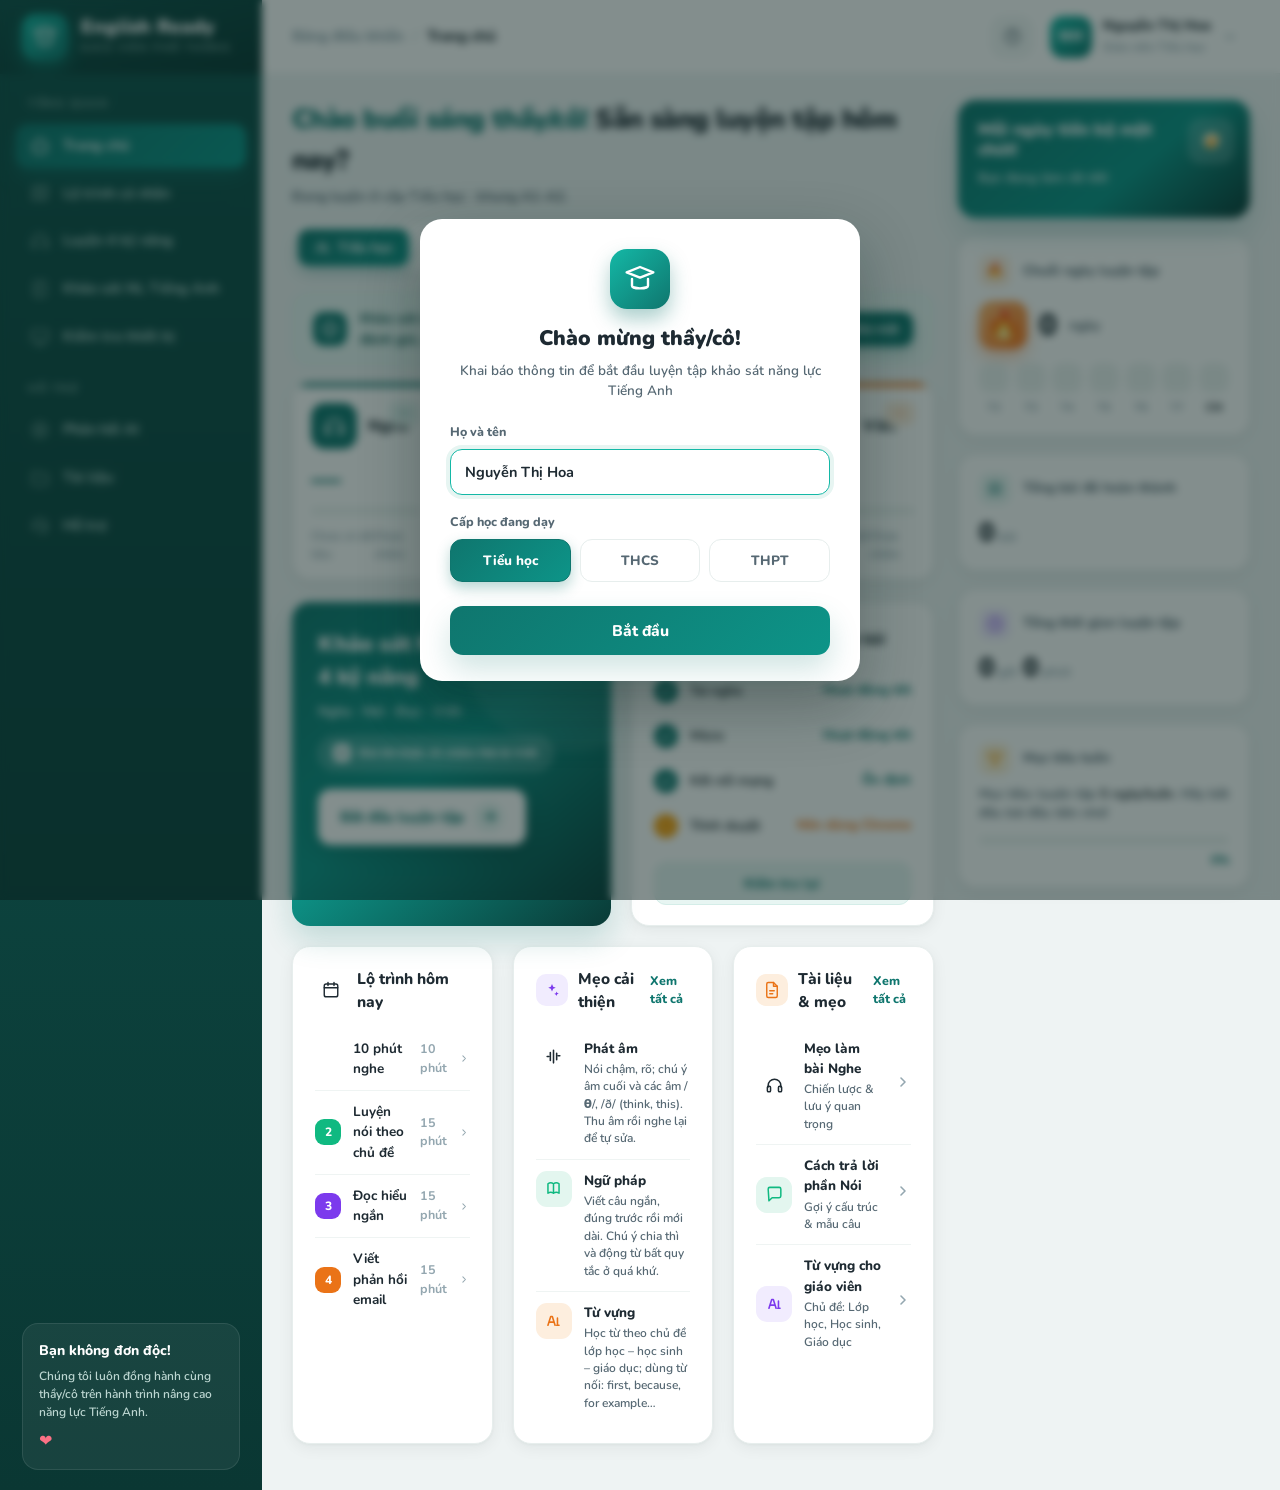
==== commit 741c8830: "Logo sidebar: đổi 'GV · Giáo viên' thành 'Giáo viên phổ thông' Co-Authored-By: Claude Opus 4.8 (1M c" ====
--- a/index.html
+++ b/index.html
@@ -306,7 +306,7 @@
   <!-- ===== CORNER LOGO ===== -->
   <div class="corner">
     <span class="logo"><svg viewBox="0 0 24 24" fill="none" stroke="currentColor" stroke-width="1.8" stroke-linecap="round" stroke-linejoin="round"><path d="M2 7l10-4 10 4-10 4z"/><path d="M6 12v5c0 1 2.5 2 6 2s6-1 6-2v-5"/></svg></span>
-    <div><h1>English Ready</h1><small>GV · Giáo viên</small></div>
+    <div><h1>English Ready</h1><small>Giáo viên phổ thông</small></div>
   </div>
 
   <!-- ===== TOP BAR ===== -->
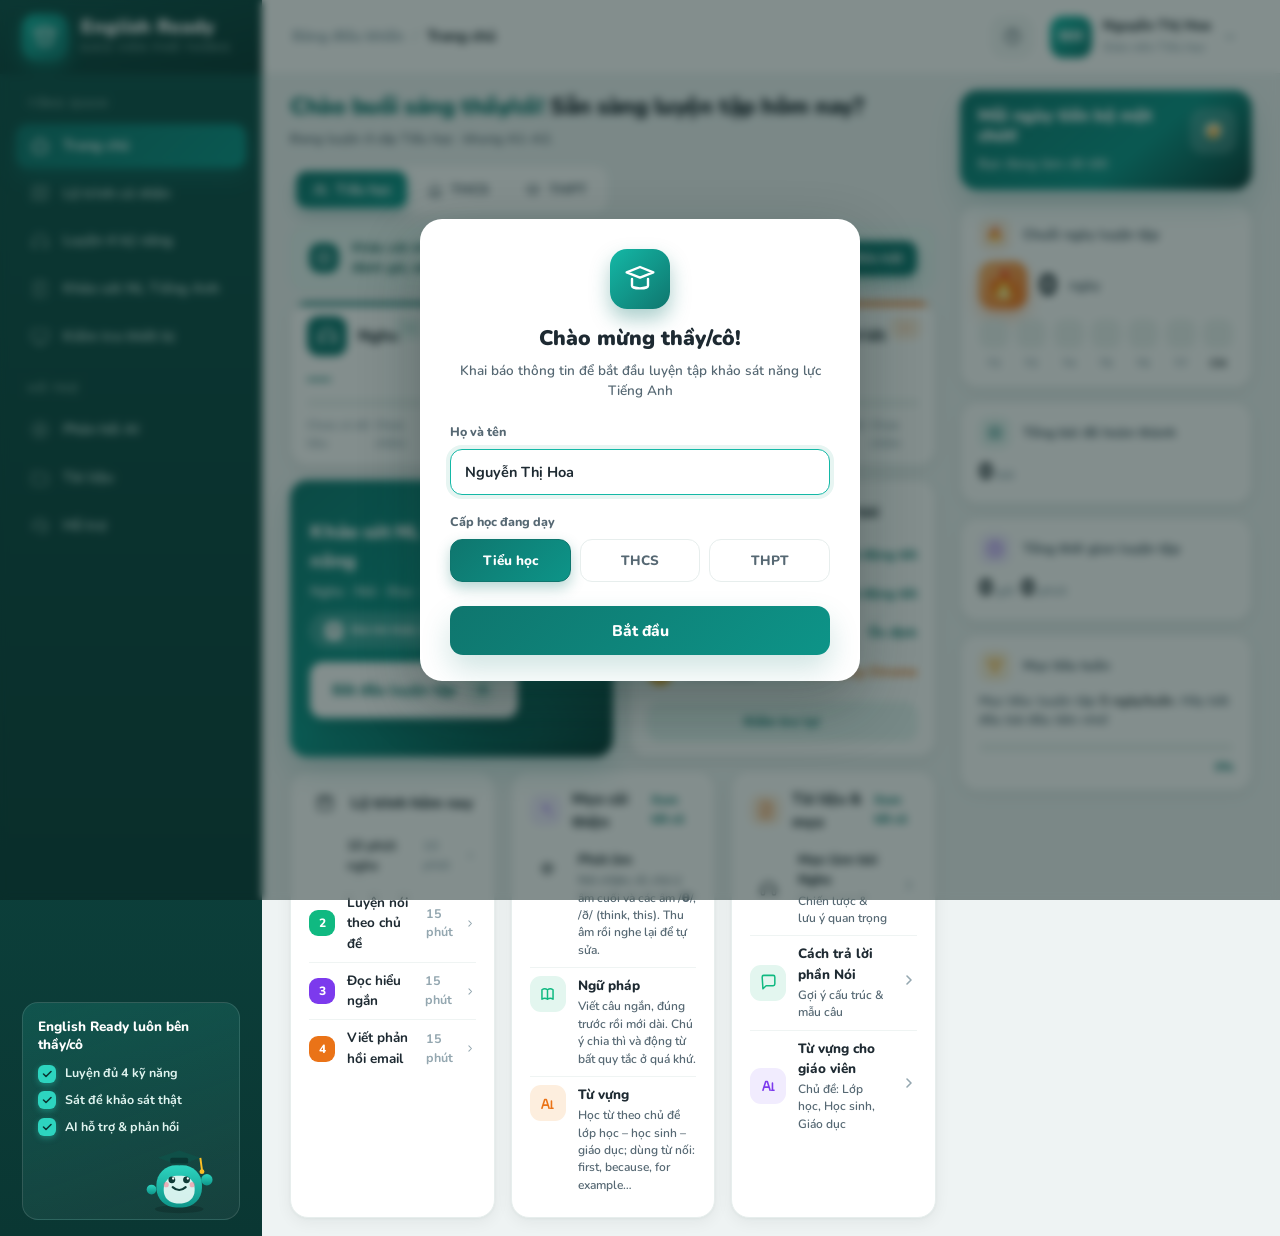
==== commit 48f56a8b: "Trang chủ: thu gọn mật độ để vừa 1 màn hình; thẻ đồng hành kiểu Bút Xanh - Giảm padding/margin/cỡ ch" ====
--- a/index.html
+++ b/index.html
@@ -279,6 +279,49 @@
   }
   @media (max-width:380px){ .skills{grid-template-columns:1fr} }
 
+
+  /* ===== THU GỌN MẬT ĐỘ (vừa 1 màn hình) ===== */
+  .content{padding:16px 28px 18px}
+  .head-row{margin-bottom:12px}
+  .greet{font-size:23px}
+  .greet-sub{font-size:13px}
+  .infobar{padding:11px 18px;margin-bottom:10px;font-size:13.5px}
+  .infobar .i{width:30px;height:30px}
+  .infobar .i svg{width:16px;height:16px}
+  .skills{gap:14px;margin-bottom:14px}
+  .skill{padding:14px 16px 13px}
+  .skill .head{margin-bottom:10px}
+  .skill .badge{width:40px;height:40px;border-radius:12px}
+  .skill .badge svg{width:21px;height:21px}
+  .skill .cefr{top:14px;right:14px}
+  .skill .pct{font-size:24px;margin-bottom:9px}
+  .skill .track{margin-bottom:9px}
+  .midrow{gap:16px;margin-bottom:14px}
+  .cta{padding:18px 20px;display:flex;flex-direction:column;justify-content:center}
+  .cta h2{font-size:19px}
+  .cta .sub{margin:6px 0 11px}
+  .chip-ai{margin-bottom:14px}
+  .panel{padding:15px 18px}
+  .panel .ttl{margin-bottom:9px}
+  .chk{padding:7px 0}
+  .btn-ghost{margin-top:10px;padding:9px 18px}
+  .botrow{gap:16px}
+  .list-item{padding:8px 0}
+  .ai-item,.doc-item{padding:8px 0}
+  aside{gap:14px}
+  .motiv{min-height:auto;padding:16px 18px}
+  .stat-card{padding:14px 18px}
+  .streak-val{margin:10px 0}
+  .stat-num{font-size:23px;margin-top:6px}
+
+  /* ===== THẺ ĐỒNG HÀNH (kiểu Bút Xanh) ===== */
+  .help-box{margin:auto 6px 16px;background:linear-gradient(160deg,rgba(45,212,191,.16),rgba(255,255,255,.05));border:1px solid rgba(255,255,255,.12);border-radius:16px;padding:15px 15px 8px;position:relative;overflow:hidden}
+  .help-box h4{font-size:13.5px;font-weight:800;margin-bottom:11px;color:#fff;line-height:1.3}
+  .help-list{list-style:none;display:flex;flex-direction:column;gap:8px;margin:0}
+  .help-list li{display:flex;align-items:center;gap:9px;font-size:12.5px;font-weight:700;color:#dff3ef}
+  .help-list li svg{width:18px;height:18px;flex:none;color:#0a3733;background:#2dd4bf;border-radius:6px;padding:3px;box-shadow:0 2px 6px rgba(45,212,191,.4)}
+  .help-mascot{display:flex;justify-content:flex-end;margin:-6px -4px -4px 0}
+  .help-mascot svg{width:96px;height:auto;display:block}
 </style>
 </head>
 <body>
@@ -353,9 +396,27 @@
       </svg>
     </div>
     <div class="help-box">
-      <h4>Bạn không đơn độc!</h4>
-      <p>Chúng tôi luôn đồng hành cùng thầy/cô trên hành trình nâng cao năng lực Tiếng Anh.</p>
-      <div class="heart">❤</div>
+      <h4>English Ready luôn bên thầy/cô</h4>
+      <ul class="help-list">
+        <li><svg viewBox="0 0 24 24" fill="none" stroke="currentColor" stroke-width="3.2" stroke-linecap="round" stroke-linejoin="round"><path d="M5 12l5 5L20 7"/></svg>Luyện đủ 4 kỹ năng</li>
+        <li><svg viewBox="0 0 24 24" fill="none" stroke="currentColor" stroke-width="3.2" stroke-linecap="round" stroke-linejoin="round"><path d="M5 12l5 5L20 7"/></svg>Sát đề khảo sát thật</li>
+        <li><svg viewBox="0 0 24 24" fill="none" stroke="currentColor" stroke-width="3.2" stroke-linecap="round" stroke-linejoin="round"><path d="M5 12l5 5L20 7"/></svg>AI hỗ trợ &amp; phản hồi</li>
+      </ul>
+      <div class="help-mascot"><svg viewBox="0 0 118 104" xmlns="http://www.w3.org/2000/svg" aria-hidden="true">
+        <defs><linearGradient id="mbody" x1="0" y1="0" x2="0" y2="1"><stop offset="0" stop-color="#2dd4bf"/><stop offset="1" stop-color="#0d9488"/></linearGradient></defs>
+        <ellipse cx="58" cy="96" rx="30" ry="5" fill="rgba(0,0,0,.18)"/>
+        <circle cx="92" cy="60" r="7" fill="url(#mbody)"/>
+        <circle cx="24" cy="72" r="6" fill="url(#mbody)"/>
+        <rect x="30" y="42" width="56" height="52" rx="24" fill="url(#mbody)"/>
+        <rect x="39" y="55" width="38" height="34" rx="16" fill="#eafaf7" opacity=".9"/>
+        <circle cx="49" cy="60" r="4.2" fill="#0f3b37"/><circle cx="67" cy="60" r="4.2" fill="#0f3b37"/>
+        <circle cx="50.6" cy="58.4" r="1.4" fill="#fff"/><circle cx="68.6" cy="58.4" r="1.4" fill="#fff"/>
+        <circle cx="42" cy="66" r="3.2" fill="#fb7185" opacity=".5"/><circle cx="74" cy="66" r="3.2" fill="#fb7185" opacity=".5"/>
+        <path d="M50 69 q8 7 16 0" fill="none" stroke="#0f3b37" stroke-width="2.6" stroke-linecap="round"/>
+        <polygon points="58,24 84,33 58,42 32,33" fill="#0f5048"/>
+        <rect x="47" y="33" width="22" height="7" rx="2" fill="#0a3733"/>
+        <line x1="84" y1="33" x2="86" y2="48" stroke="#fbbf24" stroke-width="2.4"/><circle cx="86" cy="50" r="3" fill="#fbbf24"/>
+      </svg></div>
     </div>
   </div>
 
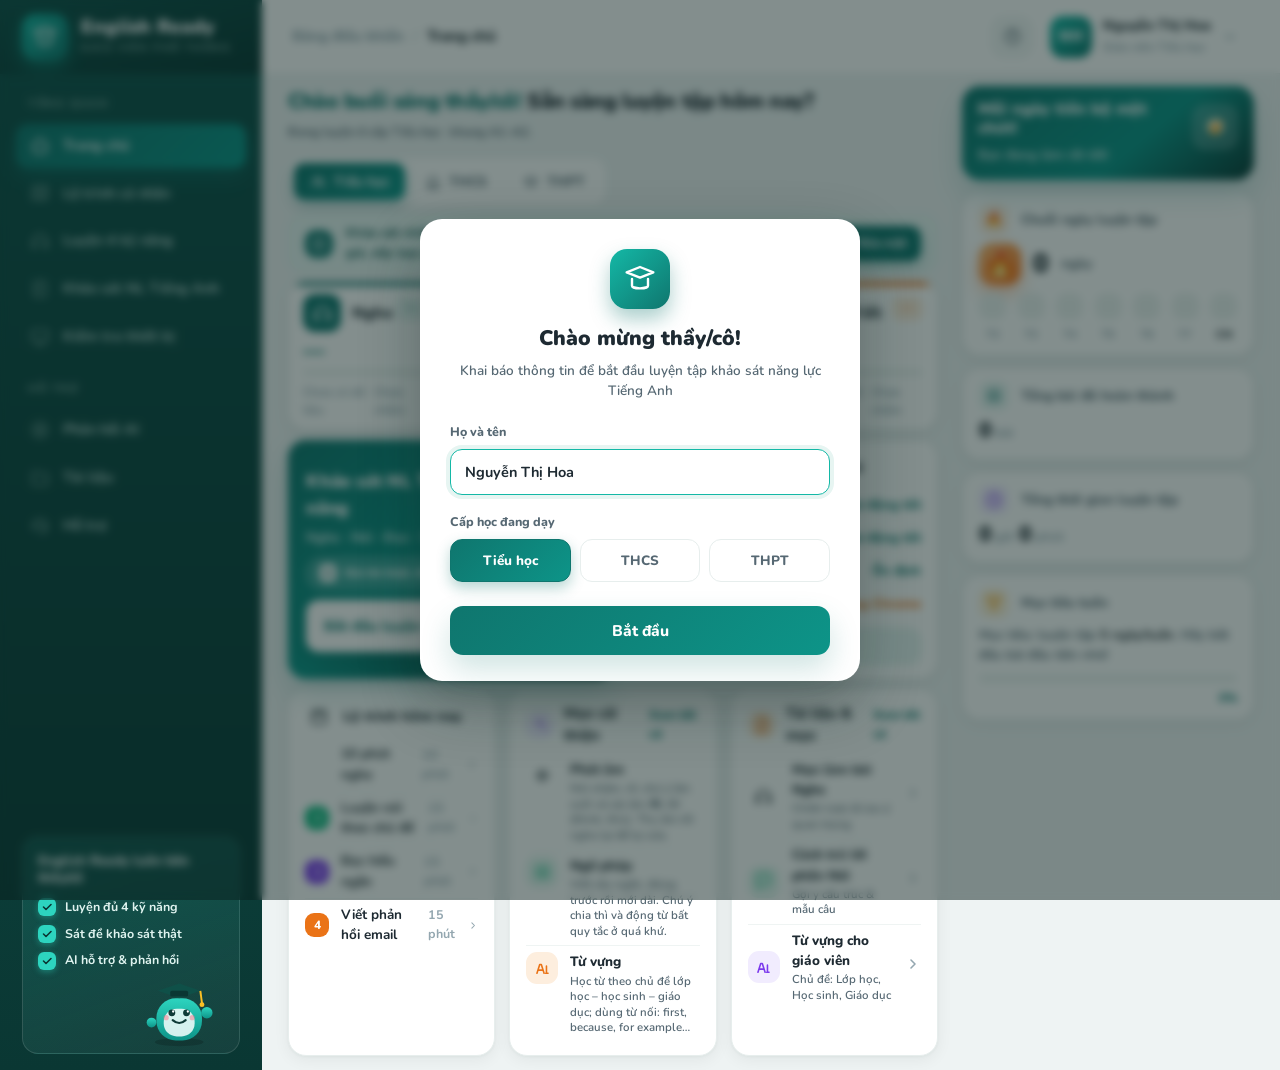
==== commit f6c05f5a: "Trang chủ: thu gọn thêm để vừa trọn màn hình ở zoom 100% Co-Authored-By: Claude Opus 4.8 (1M context" ====
--- a/index.html
+++ b/index.html
@@ -322,6 +322,49 @@
   .help-list li svg{width:18px;height:18px;flex:none;color:#0a3733;background:#2dd4bf;border-radius:6px;padding:3px;box-shadow:0 2px 6px rgba(45,212,191,.4)}
   .help-mascot{display:flex;justify-content:flex-end;margin:-6px -4px -4px 0}
   .help-mascot svg{width:96px;height:auto;display:block}
+
+  /* ===== THU GỌN BẬC 2 — vừa màn hình ở zoom 100% ===== */
+  .content{padding:12px 26px 14px}
+  .head-row{margin-bottom:8px}
+  .greet{font-size:21px}
+  .greet-sub{font-size:12.5px}
+  .infobar{padding:9px 16px;margin-bottom:8px;font-size:13px}
+  .infobar .i{width:28px;height:28px}
+  .skills{gap:12px;margin-bottom:10px}
+  .skill{padding:12px 14px 10px}
+  .skill .head{margin-bottom:8px}
+  .skill .badge{width:38px;height:38px}
+  .skill .pct{font-size:22px;margin-bottom:7px}
+  .skill .track{height:7px;margin-bottom:7px}
+  .midrow{gap:14px;margin-bottom:10px}
+  .cta{padding:15px 18px}
+  .cta h2{font-size:18px}
+  .cta .sub{margin:5px 0 9px}
+  .chip-ai{margin-bottom:10px;padding:6px 12px}
+  .btn{padding:11px 18px;font-size:14.5px}
+  .panel{padding:13px 16px}
+  .panel .ttl{margin-bottom:7px;font-size:14.5px}
+  .panel .ttl .pic{width:28px;height:28px}
+  .chk{padding:5px 0}
+  .chk .st{width:22px;height:22px}
+  .btn-ghost{margin-top:8px;padding:8px 16px}
+  .botrow{gap:14px}
+  .list-item{padding:6px 0}
+  .list-item .n{width:24px;height:24px}
+  .ai-item,.doc-item{padding:6px 0}
+  .ai-item p,.doc-item p{font-size:11.5px;line-height:1.35;margin-top:1px}
+  .ai-item .pic,.doc-item .pic{width:32px;height:32px}
+  aside{gap:12px}
+  .motiv{padding:14px 16px;min-height:auto}
+  .motiv h3{font-size:16px}
+  .stat-card{padding:12px 16px}
+  .stat-head .ic{width:30px;height:30px}
+  .streak-val{margin:8px 0}
+  .streak-val .fire{width:42px;height:42px;font-size:24px}
+  .streak-val .n{font-size:26px}
+  .week .day .dot{width:27px;height:27px}
+  .stat-num{font-size:21px;margin-top:4px}
+  .goal p{margin:8px 0 9px}
 </style>
 </head>
 <body>
